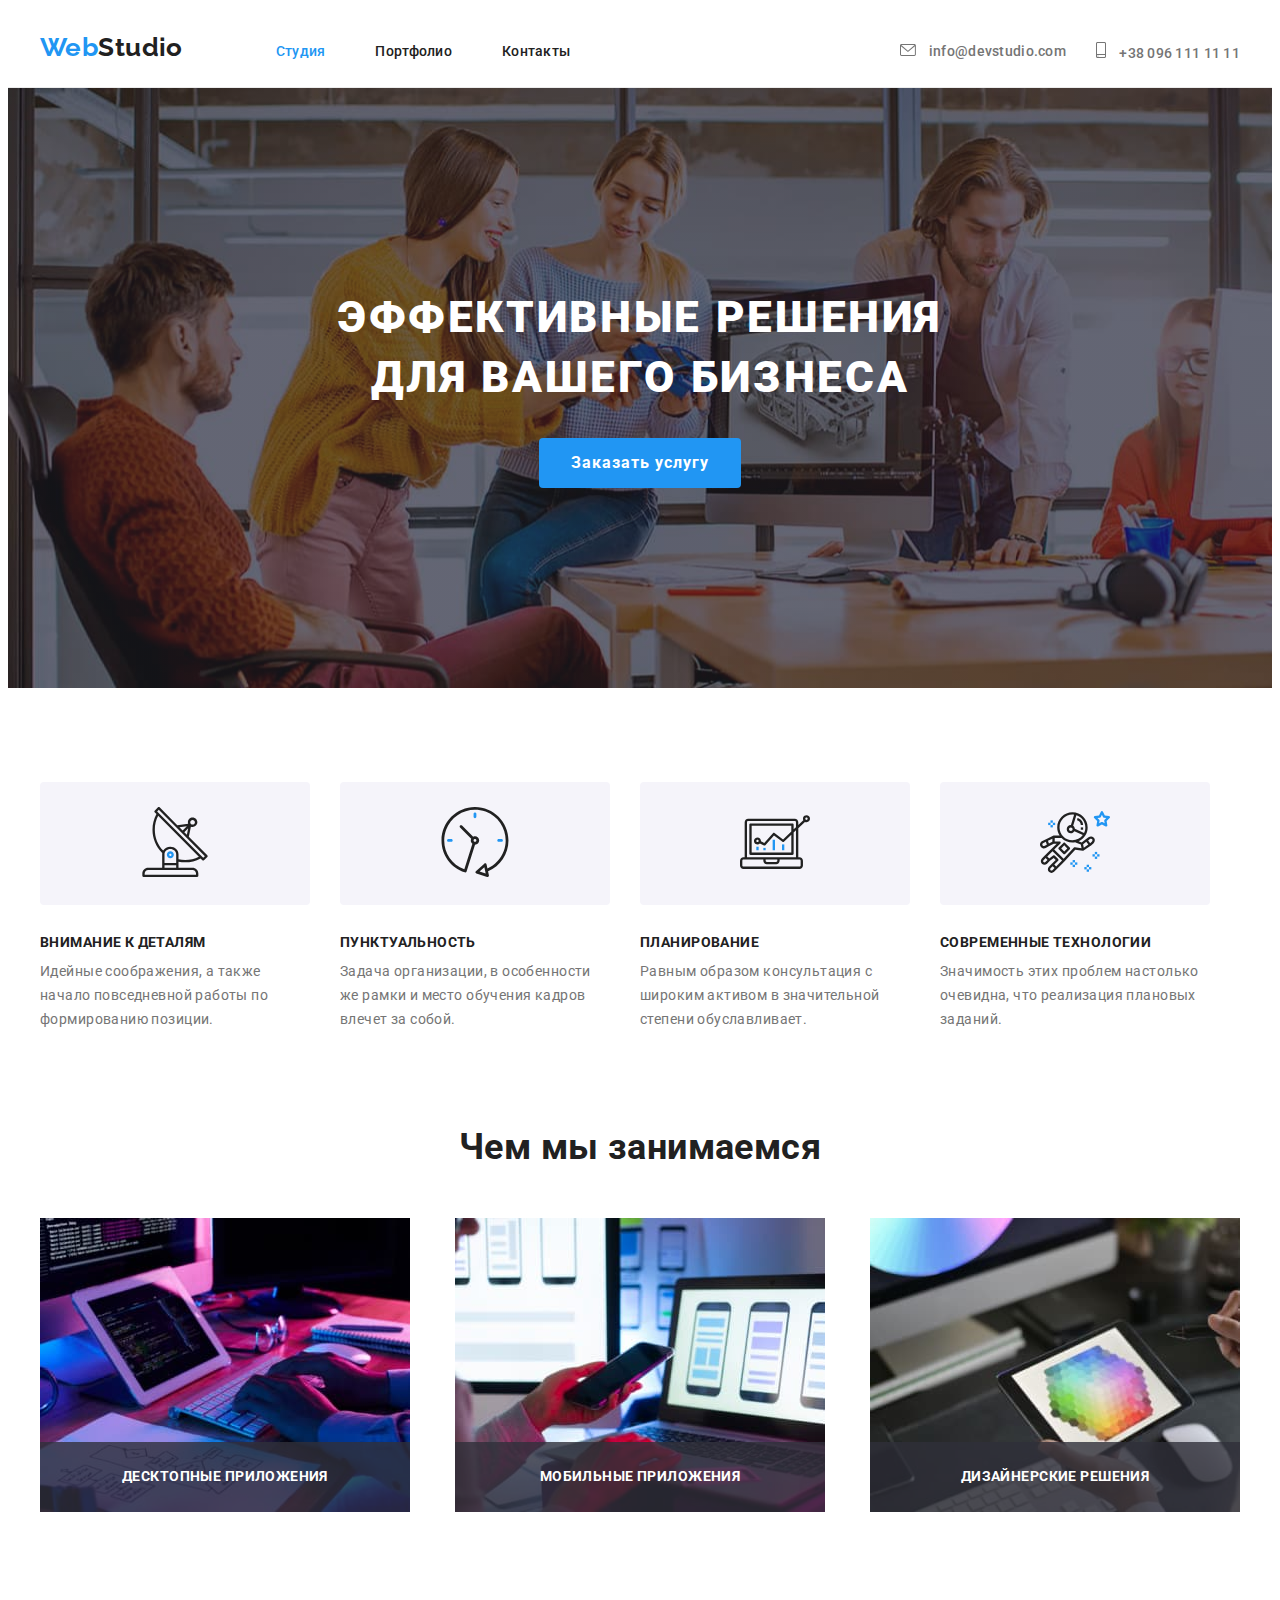
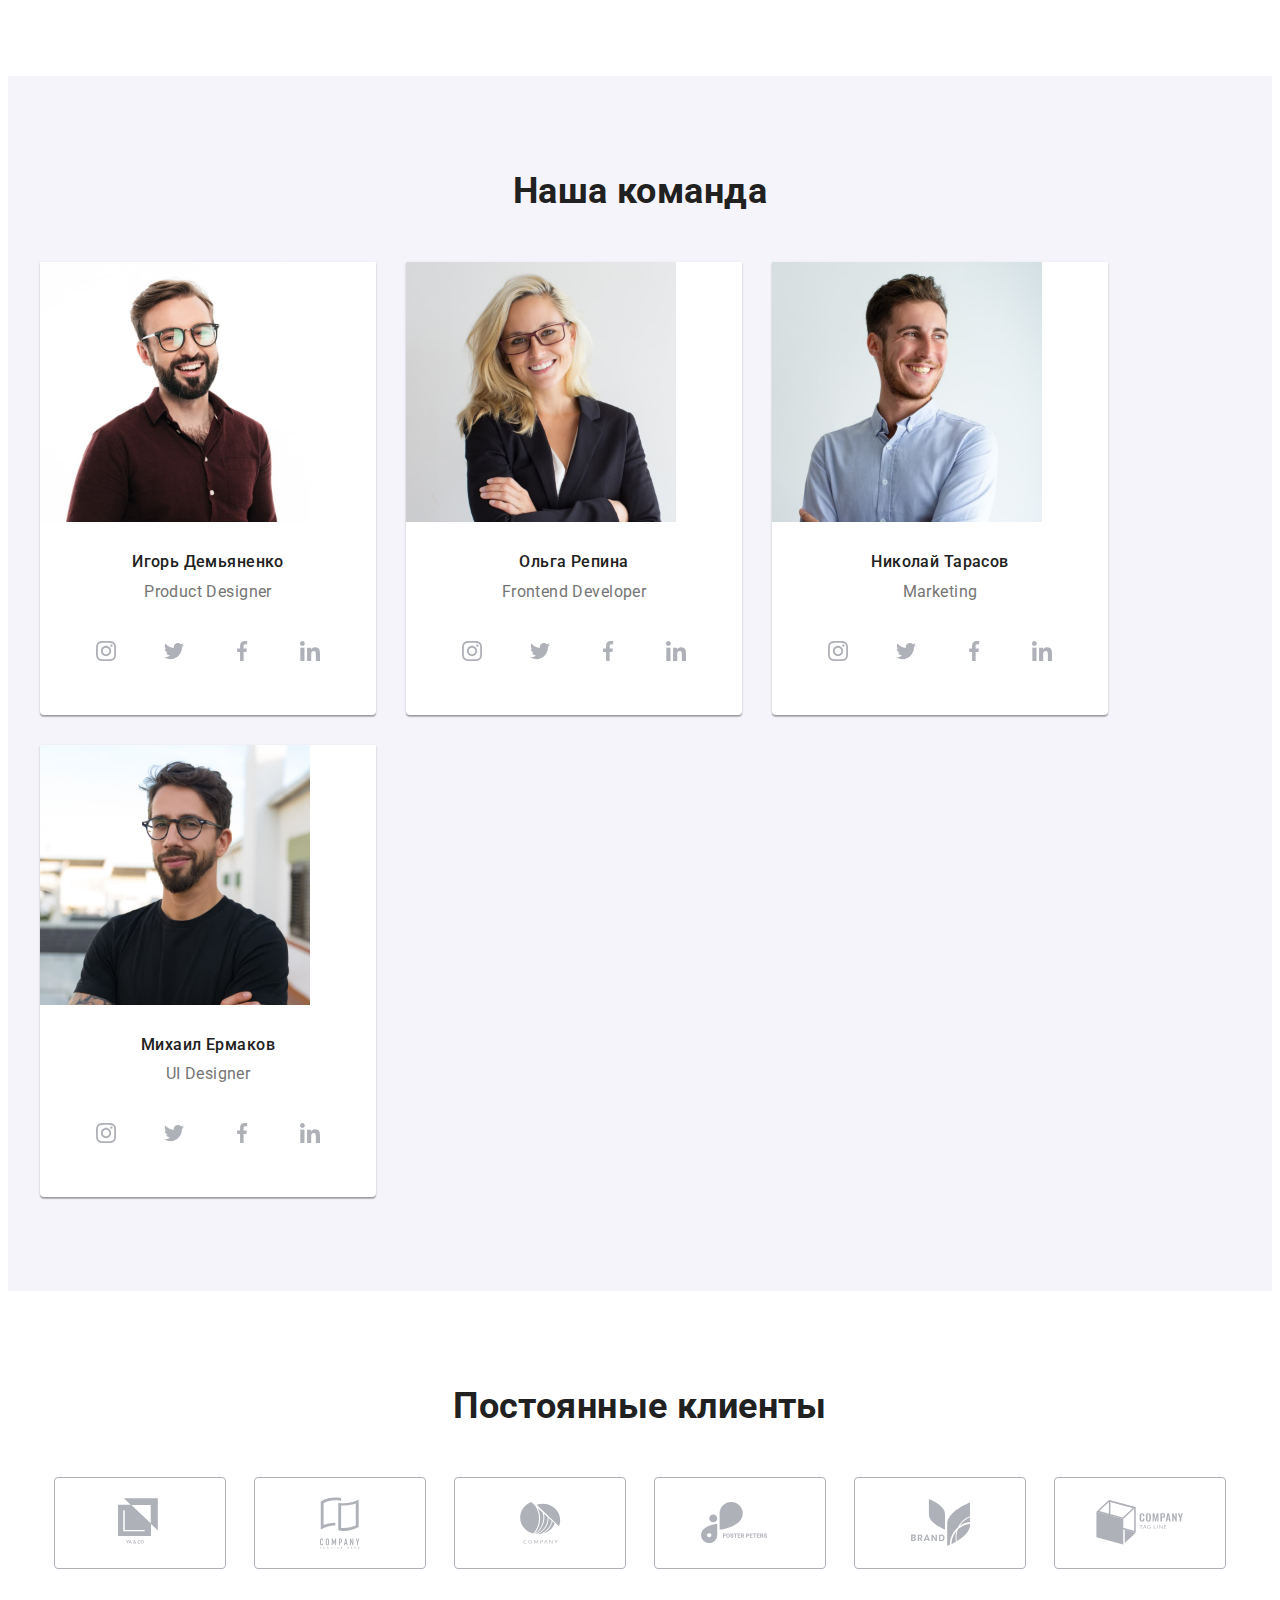
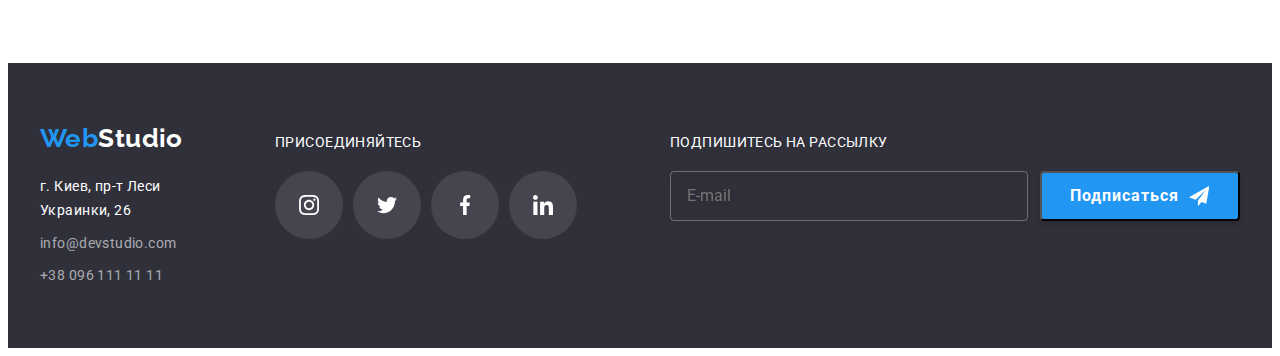
==== index.html @ afe2ac79 "Initial file creation" ====
<!DOCTYPE html>
<html lang="ru">
    <head>
        <meta charset="utf-8" />
        <title>Студия</title>
        <link rel="preconnect" href="https://fonts.gstatic.com">
        <link href="https://fonts.googleapis.com/css2?family=Raleway:wght@700&family=Roboto:wght@400;500;700;900&display=swap" rel="stylesheet">
        <link rel="stylesheet" href="https://cdnjs.cloudflare.com/ajax/libs/modern-normalize/1.0.0/modern-normalize.min.css" integrity="sha512-ISS7cAi1PEhQ8jnbJpJZMd29NlhNj4AWYyLOSp2CE/CsHxTCu+r+t0D2yoJudVrd0/8fTVPUVDzY5Tvli75u/g==" crossorigin="anonymous" />
        <link rel="stylesheet" href="./css/styles.css" />
    </head>
    <body>
        <header class="header">
            <div class="container header-container">
                <a class="link logo-top" href="./index.html">
                    <span lang="en" class="logo-web">Web</span><span lang="en" class="logo-studio">Studio</span>
                </a>
                <nav class="site-nav">
                    <ul class="nav-list list">
                        <li class="nav-link-list active"><a href="./index.html" class="nav-link">Студия</a></li>
                        <li class="nav-link-list"><a href="./portfolio.html" class="nav-link">Портфолио</a></li>
                        <li class="nav-link-list"><a href="https://webstudio/contacts.com" class="nav-link">Контакты</a></li>
                    </ul>
                </nav>
                <ul class="contacts-top list">
                    <li>
                        <a class="link mail" href="mailto:https:info@devstudio.com">
                            <svg class="mail-logo" width="16" height="12">
                                <use href="./images/sprite.svg#icon-email"></use>
                            </svg>
                            <span class="mail-address">info@devstudio.com</span>
                        </a>
                    </li>
                    <li>
                        <a class="link telephone" href="tel:+380961111111">
                            <svg class="phone-logo" width="10" height="16">
                                <use href="./images/sprite.svg#icon-telephone"></use>
                            </svg>
                            <span class="phone-number">+38 096 111 11 11</span>
                        </a>
                    </li>
                </ul>
            </div>
        </header>
        <main>
            <section class="section hero">
                <div class="container hero-container">
                    <h1>Эффективные решения<br />для вашего бизнеса</h1>
                    <button type="button" class="order-button" data-modal-open>Заказать услугу</button>
                </div>
            </section>
            <section class="section features zero-bottom-padding">
                <div class="container features-container">
                    <h2 class="section-header visually-hidden">Наши основные качества</h2>
                    <ul class="list features-list">
                        <li class="feature-points">
                            <div class="feautures-logo-wrapper">
                                <svg class="features-logo" width="70" height="70">
                                    <use href="./images/sprite.svg#icon-antenna"></use>
                                </svg>
                            </div>
                            <h3 class="main-features">Внимание к деталям</h3>
                            <p class="feature-description">Идейные соображения, а также начало повседневной работы по формированию позиции.</p>
                        </li>
                        <li class="feature-points">
                            <div class="feautures-logo-wrapper">
                                <svg class="features-logo" width="70" height="70">
                                    <use href="./images/sprite.svg#icon-clock"></use>
                                </svg>
                            </div>
                            <h3 class="main-features">Пунктуальность</h3>
                            <p class="feature-description">Задача организации, в особенности же рамки и место обучения кадров влечет за собой.</p>
                        </li>
                        <li class="feature-points">
                            <div class="feautures-logo-wrapper">
                                <svg class="features-logo" width="70" height="70">
                                    <use href="./images/sprite.svg#icon-diagram"></use>
                                </svg>
                            </div>
                            <h3 class="main-features">Планирование</h3>
                            <p class="feature-description">Равным образом консультация с широким активом в значительной степени обуславливает.</p>
                        </li>
                        <li class="feature-points">
                            <div class="feautures-logo-wrapper">
                                <svg class="features-logo" width="70" height="70">
                                    <use href="./images/sprite.svg#icon-astronaut"></use>
                                </svg>
                            </div>
                            <h3 class="main-features">Современные технологии</h3>
                            <p class="feature-description">Значимость этих проблем настолько очевидна, что реализация плановых заданий.</p>
                        </li>
                    </ul>
                </div>
            </section>
            <section class="section services">
                <div class="container services-container">
                    <h2 class="section-header">Чем мы занимаемся</h2>
                    <ul class="list services-list">
                        <li>
                            <img src="./images/img-1.jpg" alt="Печатает на клавиатуре" width="370" height="294" title="Занимаемся кодингом">
                            <div class="description-text-wrapper">
                                <p class="services-description">Десктопные приложения</p>
                            </div>
                        </li>
                        <li>
                            <img src="./images/img-2.jpg" alt="Держит в руке телефон" width="370" height="294" title="Оформляем веб-сайты">
                            <div class="description-text-wrapper">
                                <p class="services-description">Мобильные приложения</p>
                            </div>
                        </li>
                        <li>
                            <img src="./images/img-3.jpg" alt="Держит в руке планшет" width="370" height="294" title="Разрабатываем дизайн">
                            <div class="description-text-wrapper">
                                <p class="services-description">Дизайнерские решения</p>
                            </div>
                        </li>
                    </ul>
                </div>
            </section>
            <section class="section team">
                <div class="container">
                    <h2 class="section-header team-header">Наша команда</h2>
                    <ul class="team-members list">
                        <li class="member-card">
                            <img class="member-photo" src="./images/prod-des.jpg" alt="Игорь Демьяненко, Дизайнер продукта" width="270" height="260" title="Игорь Демьяненко">
                            <div class="team-text-wrapper">
                                <h3 class="team-name">Игорь Демьяненко</h3>
                                <p class="team-position" lang="en">Product Designer</p>
                            </div>
                            <ul class="member-social-links list">
                                <li class="social-links">
                                    <a href="#" class="social-links-sites link">
                                        <svg class="social-links-icons">
                                            <use href="./images/sprite.svg#icon-instagram"></use>
                                        </svg>
                                    </a>
                                </li>
                                <li class="social-links">
                                    <a href="#" class="social-links-sites link">
                                        <svg class="social-links-icons">
                                            <use href="./images/sprite.svg#icon-twitter"></use>
                                        </svg>
                                    </a>
                                </li>
                                <li class="social-links">
                                    <a href="#" class="social-links-sites link">
                                        <svg class="social-links-icons">
                                            <use href="./images/sprite.svg#icon-facebook"></use>
                                        </svg>
                                    </a>
                                </li>
                                <li class="social-links">
                                    <a href="#" class="social-links-sites link">
                                        <svg class="social-links-icons">
                                            <use href="./images/sprite.svg#icon-linkedin"></use>
                                        </svg>
                                    </a>
                                </li>
                            </ul>
                        </li>
                        <li class="member-card">
                            <img class="member-photo" src="./images/front-dev.jpg" alt="Ольга Репина, Фронтэнд разработчик" width="270" height="260" title="Ольга Репина">
                            <div class="team-text-wrapper">
                                <h3 class="team-name">Ольга Репина</h3>
                                <p class="team-position" lang="en">Frontend Developer</p>
                            </div>
                            <ul class="member-social-links list">
                                <li class="social-links">
                                    <a href="#" class="social-links-sites link">
                                        <svg class="social-links-icons">
                                            <use href="./images/sprite.svg#icon-instagram"></use>
                                        </svg>
                                    </a>
                                </li>
                                <li class="social-links">
                                    <a href="#" class="social-links-sites link">
                                        <svg class="social-links-icons">
                                            <use href="./images/sprite.svg#icon-twitter"></use>
                                        </svg>
                                    </a>
                                </li>
                                <li class="social-links">
                                    <a href="#" class="social-links-sites link">
                                        <svg class="social-links-icons">
                                            <use href="./images/sprite.svg#icon-facebook"></use>
                                        </svg>
                                    </a>
                                </li>
                                <li class="social-links">
                                    <a href="#" class="social-links-sites link">
                                        <svg class="social-links-icons">
                                            <use href="./images/sprite.svg#icon-linkedin"></use>
                                        </svg>
                                    </a>
                                </li>
                            </ul>
                        </li>
                        <li class="member-card">
                            <img class="member-photo" src="./images/market.jpg" alt="Николай Тарасов, Маркетинг" width="270" height="260" title="Николай Тарасов">
                            <div class="team-text-wrapper">
                                <h3 class="team-name">Николай Тарасов</h3>
                                <p class="team-position" lang="en">Marketing</p>
                            </div>
                            <ul class="member-social-links list">
                                <li class="social-links">
                                    <a href="#" class="social-links-sites link">
                                        <svg class="social-links-icons">
                                            <use href="./images/sprite.svg#icon-instagram"></use>
                                        </svg>
                                    </a>
                                </li>
                                <li class="social-links">
                                    <a href="#" class="social-links-sites link">
                                        <svg class="social-links-icons">
                                            <use href="./images/sprite.svg#icon-twitter"></use>
                                        </svg>
                                    </a>
                                </li>
                                <li class="social-links">
                                    <a href="#" class="social-links-sites link">
                                        <svg class="social-links-icons">
                                            <use href="./images/sprite.svg#icon-facebook"></use>
                                        </svg>
                                    </a>
                                </li>
                                <li class="social-links">
                                    <a href="#" class="social-links-sites link">
                                        <svg class="social-links-icons">
                                            <use href="./images/sprite.svg#icon-linkedin"></use>
                                        </svg>
                                    </a>
                                </li>
                            </ul>
                        </li>
                        <li class="member-card">
                            <img class="member-photo" src="./images/ui-des.jpg" alt="Михаил Ермаков, Разработчик интерфейса" width="270" height="260" title="Михаил Ермаков">
                            <div class="team-text-wrapper">
                                <h3 class="team-name">Михаил Ермаков</h3>
                                <p class="team-position" lang="en">UI Designer</p>
                            </div>
                            <ul class="member-social-links list">
                                <li class="social-links">
                                    <a href="#" class="social-links-sites link">
                                        <svg class="social-links-icons">
                                            <use href="./images/sprite.svg#icon-instagram"></use>
                                        </svg>
                                    </a>
                                </li>
                                <li class="social-links">
                                    <a href="#" class="social-links-sites link">
                                        <svg class="social-links-icons">
                                            <use href="./images/sprite.svg#icon-twitter"></use>
                                        </svg>
                                    </a>
                                </li>
                                <li class="social-links">
                                    <a href="#" class="social-links-sites link">
                                        <svg class="social-links-icons">
                                            <use href="./images/sprite.svg#icon-facebook"></use>
                                        </svg>
                                    </a>
                                </li>
                                <li class="social-links">
                                    <a href="#" class="social-links-sites link">
                                        <svg class="social-links-icons">
                                            <use href="./images/sprite.svg#icon-linkedin"></use>
                                        </svg>
                                    </a>
                                </li>
                            </ul>
                        </li>
                    </ul>
                </div>
            </section>
            <section class="section clients">
                <h2 class="section-header">Постоянные клиенты</h2>
                <div class="container services-container">
                    <ul class="clients-list list">
                        <li class="clients-logo-list">
                            <a href="#" class="link clients-logo-link">
                                <div class="clients-logo-wrapper">
                                    <svg class="clients-logo" width="44" height="49">
                                        <use href="./images/sprite.svg#icon-logo-1"></use>
                                    </svg>
                                </div>
                            </a>
                        </li>
                        <li class="clients-logo-list">
                            <a href="#" class="link clients-logo-link">
                                <div class="clients-logo-wrapper">
                                    <svg class="clients-logo" width="40" height="52">
                                        <use href="./images/sprite.svg#icon-logo-2"></use>
                                    </svg>
                                </div>
                            </a>
                        </li>
                        <li class="clients-logo-list">
                            <a href="#" class="link clients-logo-link">
                                <div class="clients-logo-wrapper">
                                    <svg class="clients-logo" width="41" height="42">
                                        <use href="./images/sprite.svg#icon-logo-3"></use>
                                    </svg>
                                </div>
                            </a>
                        </li>
                        <li class="clients-logo-list">
                            <a href="#" class="link clients-logo-link">
                                <div class="clients-logo-wrapper">
                                    <svg class="clients-logo" width="79" height="42">
                                        <use href="./images/sprite.svg#icon-logo-4"></use>
                                    </svg>
                                </div>
                            </a>
                        </li>
                        <li class="clients-logo-list">
                            <a href="#" class="link clients-logo-link">
                                <div class="clients-logo-wrapper">
                                    <svg class="clients-logo" width="59" height="47">
                                        <use href="./images/sprite.svg#icon-logo-5"></use>
                                    </svg>
                                </div>
                            </a>
                        </li>
                        <li class="clients-logo-list">
                            <a href="#" class="link clients-logo-link">
                                <div class="clients-logo-wrapper">
                                    <svg class="clients-logo" width="88" height="45">
                                        <use href="./images/sprite.svg#icon-logo-6"></use>
                                    </svg>
                                </div>
                            </a>
                        </li>
                    </ul> 
                </div>
            </section>
        </main>
        <footer class="contacts-footer">
            <div class="container footer-container">
                <div class="footer-addresses">
                    <a class="link logo-bottom" href="./index.html">
                        <span lang="en" class="logo-web">Web</span><span lang="en" class="logo-studio">Studio</span>
                    </a>
                    <address class="address">
                        <ul class="contacts-bottom list">
                            <li class="contacts-type">
                                <p>г. Киев, пр-т Леси Украинки, 26</p>
                            </li>
                            <li class="contacts-type">
                                <a class="link" href="mailto:https:info@devstudio.com">info@devstudio.com</a>
                            </li>
                            <li class="contacts-type">
                                <a class="link" href="tel:+380961111111">+38 096 111 11 11</a>
                            </li>
                        </ul>
                    </address>
                </div>
                <div class="company-social-links-wrapper">
                    <p class="call-to-join">Присоединяйтесь</p>
                    <ul class="company-social-links-list list">
                        <li class="company-social-links">
                            <a href="#" class="company-social-links-sites link">
                                <svg class="company-social-links-icons">
                                    <use href="./images/sprite.svg#icon-instagram"></use>
                                </svg>
                            </a>
                        </li>
                        <li class="company-social-links">
                            <a href="#" class="company-social-links-sites link">
                                <svg class="company-social-links-icons">
                                    <use href="./images/sprite.svg#icon-twitter"></use>
                                </svg>
                            </a>
                        </li>
                        <li class="company-social-links">
                            <a href="#" class="company-social-links-sites link">
                                <svg class="company-social-links-icons">
                                    <use href="./images/sprite.svg#icon-facebook"></use>
                                </svg>
                            </a>
                        </li>
                        <li class="company-social-links">
                            <a href="#" class="company-social-links-sites link">
                                <svg class="company-social-links-icons">
                                    <use href="./images/sprite.svg#icon-linkedin"></use>
                                </svg>
                            </a>
                        </li>
                    </ul>
                </div>
                <div class="mailing-subscription">
                    <p class="mailing-subscription-call">Подпишитесь на рассылку</p>
                    <form action="#" class="mailing-subscription-form" method="GET">
                        <input lang="en" type="email" name="user-email" class="user-mailing-email" placeholder="E-mail">
                        <button type="submit" class="mailing-subscription-button">
                            Подписаться
                            <svg class="subscription-button-icon" width="24" height="24">
                                <use href="./images/sprite.svg#mailing-send"></use>
                            </svg>
                        </button>
                    </form>
                </div>
            </div>
        </footer>
        <div class="backdrop is-hidden" data-modal>
            <div class="modal">
                <button type="button" class="close-button" data-modal-close>
                    <svg class="close-button-logo" width="18" height="18">
                        <use href="./images/sprite.svg#icon-close-black"></use>
                    </svg>
                </button>
                <h2 class="modal-header">Оставьте свои данные, мы вам перезвоним</h2>
                <form action="#" class="callback-form">
                    <label class="callback-form-field" for="user-name">Имя</label>
                    <div class="callback-form-input-wrapper">
                        <input class="callback-form-input" type="text" id="user-name" name="user-name" required>
                        <svg class="callback-form-input-logo" width="18" height="18">
                            <use href="./images/sprite.svg#modal-person"></use>
                        </svg>
                    </div>
                    <label class="callback-form-field" for="user-tel">Телефон</label>
                    <div class="callback-form-input-wrapper">
                        <input class="callback-form-input" type="tel" id="user-tel" name="user-tel" required>
                        <svg class="callback-form-input-logo" width="18" height="18">
                            <use href="./images/sprite.svg#modal-tel"></use>
                        </svg>
                    </div>
                    <label class="callback-form-field" for="user-email">Почта</label>
                    <div class="callback-form-input-wrapper">
                        <input class="callback-form-input" type="email" id="user-email" name="user-email">
                        <svg class="callback-form-input-logo" width="18" height="18">
                            <use href="./images/sprite.svg#modal-email"></use>
                        </svg>
                    </div>
                    <label class="callback-form-field" for="user-comment">Комментарий</label>
                    <textarea name="user-comment" id="user-comment" class="callback-form-comments" placeholder="Введите текст"></textarea>
                    <input type="checkbox" id="user-terms-agree" name="terms-confirmed" class="check-terms-agreement visually-hidden">
                    <label class="user-terms-descr" for="user-terms-agree">Соглашаюсь с рассылкой и принимаю&nbsp;<a href="#" class="terms-link"> Условия договора</a></label>
                    <button type="submit" class="callback-form-button">Отправить</button>
                </form>
            </div>
        </div>
        <script src="./js/modal.js"></script>
    </body>
</html>
---- css/styles.css ----
:root {
  --bg-color-light: #ffffff;
  --bg-color-dark: #2f303a;
  --bg-color-hero: #c4c4c4;
  --bg-color-accent: #f5f4fa;
  --text-color-main: #212121;
  --text-color-secondary: #757575;
  --text-color-accent: #2196f3;
  --text-color-additional: #ffffff;
  --text-color-special: rgba(255, 255, 255, 0.6);
  --button-color-hover: #188ce8;
}
h1,
h2,
h3,
h4,
h5,
h6,
p {
  margin: 0;
}

ul {
  margin: 0;
  padding: 0;
}

.link {
  text-decoration: none;
  color: var(--text-color-main);
}
.list {
  list-style: none;
}

img {
  display: block;
}
.address {
  font-style: normal;
}

body {
  background-color: var(--bg-color-light);
  color: var(--text-color-main);
  font-family: Roboto, sans-serif;
  letter-spacing: 0.03em;
  font-size: 14px;
}
a {
  text-decoration: none;
  color: #212121;
}

.visually-hidden {
  position: absolute !important;
  clip: rect(1px 1px 1px 1px); /* IE6, IE7 */
  clip: rect(1px, 1px, 1px, 1px);
  padding: 0 !important;
  border: 0 !important;
  height: 1px !important;
  width: 1px !important;
  overflow: hidden;
}

/* ======= общие элементы для MAIN и PORTFOLIO */
.order-button,
.filter-button {
  cursor: pointer;
  font-family: inherit;
}

/* ======= разметка стилей HEADER */
.logo-web,
.logo-studio {
  font-family: Raleway, sans-serif;
  font-weight: 700;
  font-size: 26px;
  line-height: 1.19;
}
.nav-link-list {
  line-height: 1.14;
  letter-spacing: 0.02em;
  font-weight: 500;
  position: relative;
}
.contacts-top a {
  color: var(--text-color-secondary);
  font-weight: 500;
  line-height: 1.14;
  letter-spacing: 0.02em;
  transition: 250ms cubic-bezier(0.4, 0, 0.2, 1);
}
.nav-link {
  transition: 250ms cubic-bezier(0.4, 0, 0.2, 1);
}
.logo-web,
.contacts-top a:hover,
.contacts-top a:focus,
.active a,
.nav-link:hover,
.nav-link:focus {
  color: var(--text-color-accent);
}
.nav-link::after {
  content: '';
  display: block;
  width: 0px;
  height: 4px;
  background-color: var(--text-color-accent);
  border-radius: 2px;
  position: absolute;
  bottom: -28px;
  transition: 250ms cubic-bezier(0.4, 0, 0.2, 1);
}
.nav-link:hover::after,
.nav-link:focus::after {
  width: 100%;
}

/* =======размещение элементов */
.header {
  padding-top: 24px;
  padding-bottom: 24px;
  border-bottom: 1px solid #ececec;
}
.container {
  width: 1200px;
  padding: 0px 12px;
  margin: 0 auto;
}
.header-container {
  display: flex;
  justify-content: center;
  align-items: baseline;
}
.site-nav .list {
  display: flex;
  align-items: center;
}
.contacts-top {
  display: flex;
  align-items: center;
}
.logo-top {
  margin-right: 93px;
}
.nav-link-list:not(:last-child) {
  margin-right: 50px;
}
.contacts-top {
  margin-left: auto;
}
.link.mail {
  margin-right: 30px;
}

/* ======= графика */
.mail:hover .mail-logo,
.mail:focus .mail-logo,
.telephone:hover .phone-logo,
.telephone:focus .phone-logo {
  --color3: var(--button-color-hover);
}
.mail-address,
.phone-number {
  margin-left: 10px;
}

/* =============== ОСНОВНАЯ СТРАНИЦА */
/* ======= разметка стилей */
/* ======= HERO */
.hero {
  /* background-color: var(--bg-color-dark); */
  color: var(--text-color-additional);
}
.hero h1 {
  font-weight: 900;
  font-size: 44px;
  line-height: 1.36;
  letter-spacing: 0.06em;
  text-align: center;
  text-transform: uppercase;
}
.order-button {
  background-color: var(--text-color-accent);
  color: var(--text-color-additional);
  font-weight: bold;
  font-size: 16px;
  line-height: 1.87;
  letter-spacing: 0.06em;
  text-align: center;
}
.order-button:hover,
.order-button:focus {
  background-color: var(--button-color-hover);
}

/* ======= FEATURES */
.main-features {
  font-size: 14px;
  line-height: 1.14;
  text-transform: uppercase;
}
.feature-description {
  line-height: 1.71;
}
/* ======= SERVICES */
.description-text-wrapper {
  display: flex;
  justify-content: center;
  align-items: center;
  height: 70px;
  width: 370px;
  position: relative;
  bottom: 70px;
  background: rgba(47, 48, 58, 0.8);
}
.services-description {
  font-size: 14px;
  font-weight: 700;
  line-height: 1.14;
  text-transform: uppercase;
  text-align: center;
  color: var(--text-color-additional);
}
/* ======= TEAM */
.team {
  background-color: var(--bg-color-accent);
}
.member-card {
  background-color: var(--bg-color-light);
}
.team-name {
  font-weight: 500;
}
.team-name,
.team-position {
  font-size: 16px;
  line-height: 1.19;
  text-align: center;
}
/* ======= COMMON */
.section-header {
  font-size: 36px;
  line-height: 1.17;
  text-align: center;
  margin-bottom: 50px;
}
.feature-description,
.team-position {
  color: var(--text-color-secondary);
}

/* ======= позиционирование элементов на сайте */
/* ======= размещение элементов MAIN */
/* ===== размещениие HERO */
.section {
  padding: 94px 0px;
}
.hero-container {
  padding: 106px 0px;
  display: flex;
  flex-direction: column;
  align-items: center;
}
.hero-container h1 {
  margin-bottom: 30px;
}
.order-button {
  padding: 10px 32px;
  border-radius: 4px;
  border-style: none;
}

/* ===== размещениие FEATURES */
.zero-bottom-padding {
  padding-bottom: 0px;
}
.features-list {
  display: flex;
  justify-content: row;
}
.feature-points {
  width: 270px;
}
.feature-points:not(:last-child) {
  margin-right: 30px;
}
.main-features {
  margin-bottom: 10px;
}

/* ===== размещениие SERVICES */
.services-list {
  display: flex;
  flex-direction: row;
  justify-content: space-between;
}
/* ===== размещениие TEAM */
.team-members {
  display: flex;
  flex-wrap: wrap;
  margin-left: -30px;
  margin-top: -30px;
}
.member-card {
  width: 270;
  margin-left: 30px;
  margin-top: 30px;
  box-shadow: 0px 1px 3px rgba(0, 0, 0, 0.12), 0px 1px 1px rgba(0, 0, 0, 0.14),
    0px 2px 1px rgba(0, 0, 0, 0.2);
  border-radius: 0px 0px 4px 4px;
}
.team-text-wrapper {
  margin-top: 30px;
  margin-bottom: 16px;
}
.team-name {
  margin-bottom: 10px;
}

/* ======= графика (лого,бэк) */
/* ===== HERO */
.hero {
  background-color: var(--bg-color-hero);
  background-image: linear-gradient(
      rgba(47, 48, 58, 0.4),
      rgba(47, 48, 58, 0.4)
    ),
    url('../images/bg-image.jpg');
  background-repeat: no-repeat;
  background-size: cover;
}
/* ===== FEATURES */
.feautures-logo-wrapper {
  width: 270;
  height: 120;
  padding: 25px 100px;
  background: var(--bg-color-accent);
  border-style: none;
  border-radius: 4px;
  margin-bottom: 30px;
}
/* ======= TEAM */
.social-links-sites {
  display: flex;
  justify-content: center;
  align-items: center;
  width: 44px;
  height: 44px;
  padding: 12px 12px;
  background: transparent;
  border-style: none;
  border-radius: 50%;
  margin-bottom: 30px;
  transition: 250ms cubic-bezier(0.4, 0, 0.2, 1);
}
.member-social-links {
  margin-left: 32px;
  margin-right: 32px;
  display: flex;
  flex-direction: row;
  justify-content: space-around;
  align-items: center;
}
.social-links-icons {
  height: 20px;
  width: 20px;
  transition: 250ms cubic-bezier(0.4, 0, 0.2, 1);
}
.social-links-sites:hover,
.social-links-sites:focus {
  background-color: var(--text-color-accent);
}
.social-links-sites:hover .social-links-icons,
.social-links-sites:focus .social-links-icons {
  --color4: var(--text-color-additional);
}
/* ====== CLIENTS */
.clients-logo-wrapper {
  display: flex;
  justify-content: center;
  align-items: center;
  width: 170px;
  height: 90px;
  border: 1px solid #afb1b8;
  border-radius: 4px;
  transition: 250ms cubic-bezier(0.4, 0, 0.2, 1);
}
.clients-logo {
  fill: #afb1b8;
  transition: 250ms cubic-bezier(0.4, 0, 0.2, 1);
}
.clients-logo-link:hover,
.clients-logo-link:focus {
  color: var(--text-color-accent);
}
.clients-logo-link:hover .clients-logo,
.clients-logo-link:focus .clients-logo {
  fill: var(--text-color-accent);
}
.clients-logo-link:hover .clients-logo-wrapper,
.clients-logo-link:focus .clients-logo-wrapper {
  border-color: var(--text-color-accent);
}
.clients-list {
  display: flex;
  flex-direction: row;
  justify-content: space-around;
  align-items: center;
}

/* ======= МОДАЛЬНОЕ ОКНО */
.backdrop {
  position: fixed;
  top: 0;
  left: 0;
  width: 100vw;
  height: 100vh;
  background-color: rgba(0, 0, 0, 0.2);
  transition: all 500ms linear;
}
.modal {
  width: 528px;
  height: 581px;
  padding: 40px;
  background-color: var(--bg-color-light);
  box-shadow: 0px 1px 3px rgba(0, 0, 0, 0.12), 0px 1px 1px rgba(0, 0, 0, 0.14),
    0px 2px 1px rgba(0, 0, 0, 0.2);
  border-radius: 4px;
  position: absolute;
  top: 50%;
  left: 50%;
  transform: translate(-50%, -50%);
}
.close-button {
  display: flex;
  justify-content: center;
  align-items: center;
  position: absolute;
  top: 8px;
  right: 8px;
  width: 30px;
  height: 30px;
  background-color: var(--bg-color-light);
  border: 1px solid rgba(0, 0, 0, 0.1);
  box-sizing: border-box;
  border-radius: 50%;
  cursor: pointer;
  transition: 250ms cubic-bezier(0.4, 0, 0.2, 1);
}
.close-button-logo {
  fill: #000000;
}
.close-button:hover .close-button-logo,
.close-button:focus .close-button-logo {
  fill: var(--text-color-accent);
}
.is-hidden {
  opacity: 0;
  visibility: hidden;
  pointer-events: none;
}
.modal-header {
  font-family: inherit;
  font-size: 20px;
  line-height: 1.15;
  text-align: center;
  margin-bottom: 12px;
}
.callback-form {
  display: flex;
  flex-direction: column;
}
.callback-form-field {
  font-family: inherit;
  font-size: 12px;
  line-height: 1.17;
  letter-spacing: 0.01em;
  color: var(--text-color-secondary);
  margin-bottom: 4px;
}
.callback-form-input-wrapper {
  position: relative;
  margin-bottom: 10px;
  cursor: pointer;
}
.callback-form-input {
  width: 100%;
  height: 40px;
  padding: 11px 0px 11px 42px;
  border: 1px solid rgba(33, 33, 33, 0.2);
  border-radius: 4px;
  cursor: pointer;
  transition: 250ms cubic-bezier(0.4, 0, 0.2, 1);
}
.callback-form-input:focus {
  border-color: var(--text-color-accent);
  outline: none;
}
.callback-form-input:focus + .callback-form-input-logo {
  fill: var(--text-color-accent);
}

.callback-form-input-logo {
  position: absolute;
  top: 50%;
  left: 12px;
  transform: translateY(-50%);
  display: block;
  transition: 250ms cubic-bezier(0.4, 0, 0.2, 1);
}
.callback-form-comments {
  height: 120px;
  width: 100%;
  resize: none;
  padding: 12px 16px;
  margin-bottom: 20px;
  font-family: inherit;
  font-size: 12px;
  line-height: 1.16;
  letter-spacing: 0.01em;
  /* color: rgba(117, 117, 117, 0.5); */
  border: 1px solid rgba(33, 33, 33, 0.2);
  border-radius: 4px;
  transition: border-color 250ms cubic-bezier(0.4, 0, 0.2, 1);
}
.callback-form-comments:focus {
  outline: none;
  border-color: var(--text-color-accent);
}
.user-terms-descr {
  display: flex;
  justify-content: center;
  align-items: center;
  margin-left: 7px;
  font-size: 14px;
  line-height: 1.71;
  color: var(--text-color-secondary);
  margin-bottom: 30px;
}
.user-terms-descr::before {
  content: '';
  display: block;
  width: 16px;
  height: 15px;
  border: 1px solid var(--text-color-secondary);
  border-radius: 4px;
  margin-right: 7px;
}
.check-terms-agreement:checked + .user-terms-descr::before {
  background-image: url(../images/icon-check.svg);
  border: none;
}
.terms-link {
  text-decoration: underline;
  font-family: inherit;
  color: var(--text-color-accent);
}
.callback-form-button {
  display: block;
  width: 200px;
  height: 50px;
  padding-top: 10px;
  padding-bottom: 10px;
  margin: 0 auto;
  background: var(--text-color-accent);
  box-shadow: 0px 4px 4px rgba(0, 0, 0, 0.15);
  border-color: transparent;
  border-radius: 4px;
  color: var(--text-color-additional);
  font-weight: bold;
  font-size: 16px;
  line-height: 1.87;
  letter-spacing: 0.06em;
  cursor: pointer;
  outline: none;
  transition: 250ms cubic-bezier(0.4, 0, 0.2, 1);
}
.callback-form-button:hover,
.callback-form-button:focus {
  background-color: var(--button-color-hover);
}
/* ======= разметка PORTFOLIO */
/* ====== стили */
/* ==== фильтр */
.filter-button {
  background-color: var(--bg-color-accent);
  color: var(--text-color-main);
  font-weight: 500;
  font-size: 16px;
  line-height: 1.62;
  text-align: center;
  transition: 250ms cubic-bezier(0.4, 0, 0.2, 1);
}
.filter-button:hover,
.filter-button:focus {
  background: var(--text-color-accent);
  color: var(--text-color-additional);
  box-shadow: 0px 3px 1px rgba(0, 0, 0, 0.1), 0px 1px 2px rgba(0, 0, 0, 0.08),
    0px 2px 2px rgba(0, 0, 0, 0.12);
}
/* ==== сетка */
.work-name {
  font-size: 18px;
  line-height: 2;
  letter-spacing: 0.06em;
}
.work-type {
  color: var(--text-color-secondary);
  font-weight: 400;
  font-size: 16px;
  line-height: 1.87;
}
.work-example-description {
  font-weight: normal;
  font-size: 18px;
  line-height: 1.56;
  color: var(--text-color-additional);
}
.work-example-description-wrapper {
  display: flex;
  align-items: center;
  position: absolute;
  top: 300px;
  left: 0;
  transform: translate(0, 100%);
  transition: 250ms cubic-bezier(0.4, 0, 0.2, 1);
  height: 294px;
  width: auto;
  padding-left: 24px;
  padding-right: 24px;
  background-color: rgba(33, 150, 243, 0.9);
}
.work-example-image-wrapper {
  position: relative;
  overflow: hidden;
}
.work-example-image-wrapper:hover .work-example-description-wrapper {
  transform: translate(0, 0);
  top: 0;
}

/* ======= размещение элементов */
/* ======= фильтр */
.filter-button {
  padding: 6px 22px;
  background: #f5f4fa;
  border-radius: 4px;
  border-style: none;
}
.filter {
  display: flex;
  justify-content: center;
  margin-bottom: 50px;
}
.filter-element:not(:last-child) {
  margin-right: 8px;
}

/* ==== сетка */
.portfolio-list {
  display: flex;
  flex-wrap: wrap;
  margin-top: -30px;
  margin-left: -30px;
}
.work-example {
  position: relative;
  width: calc(100% / 3 - 30px);
  margin-left: 30px;
  margin-top: 30px;
  border: 1px solid #eeeeee;
  box-sizing: border-box;
  transition: 250ms cubic-bezier(0.4, 0, 0.2, 1);
}
.work-example:hover {
  box-shadow: 0px 1px 1px rgba(0, 0, 0, 0.12), 0px 4px 4px rgba(0, 0, 0, 0.06),
    1px 4px 6px rgba(0, 0, 0, 0.16);
  cursor: pointer;
}
.work-description-wrapper {
  display: flex;
  flex-flow: column;
  margin: 20px 24px;
}
.work-name {
  margin-bottom: 4px;
}

/* ======= FOOTER */
/* ======= разметка стилей */
.contacts-footer {
  background-color: var(--bg-color-dark);
  font-weight: 400;
  line-height: 1.71;
}

.contacts-footer .logo-studio,
.address {
  font-style: normal;
  color: var(--text-color-additional);
}
.address .link {
  color: var(--text-color-special);
}

/* ======= размещение элементов */

.contacts-footer {
  padding: 60px 0px;
}
.address {
  margin-top: 20px;
}
.contacts-bottom {
  display: flex;
  flex-direction: column;
}
.contacts-type:not(:last-child) {
  margin-bottom: 9px;
}
.footer-container {
  display: flex;
  flex-direction: row;
  justify-content: space-between;
  align-items: baseline;
}
.footer-addresses {
  margin-right: 70px;
}
/* ===== графика */
.company-social-links-wrapper {
  margin-right: 93px;
}
.call-to-join {
  color: var(--text-color-additional);
  text-transform: uppercase;
  font-size: 14px;
  line-height: 1.14;
  margin-bottom: 20px;
}

.company-social-links-sites {
  display: flex;
  justify-content: center;
  align-items: center;
  width: 44px;
  height: 44px;
  padding: 12px 12px;
  background: rgba(255, 255, 255, 0.1);
  border-style: none;
  border-radius: 50%;
  margin-bottom: 30px;
  transition: 250ms cubic-bezier(0.4, 0, 0.2, 1);
}
.company-social-links-list {
  display: flex;
  flex-direction: row;
  justify-content: start;
  align-items: center;
}
.company-social-links-icons {
  height: 20px;
  width: 20px;
  --color4: var(--text-color-additional);
}
.company-social-links-sites:hover,
.company-social-links-sites:focus {
  background-color: var(--text-color-accent);
}
.company-social-links:not(:last-child) {
  margin-right: 10px;
}
/* ======= подписка на рассылку */
.mailing-subscription {
  display: flex;
  flex-direction: column;
  align-items: flex-start;
  width: 570px;
}
.mailing-subscription-call {
  color: var(--text-color-additional);
  text-transform: uppercase;
  font-size: 14px;
  line-height: 1.14;
  margin-bottom: 20px;
}
.mailing-subscription-form {
  display: flex;
  justify-content: space-between;
  width: 100%;
}
.user-mailing-email {
  font-family: inherit;
  font-size: 16px;
  line-height: 1.25;
  color: rgba(255, 255, 255, 0.6);
  background-color: transparent;
  border: 1px solid rgba(255, 255, 255, 0.3);
  box-sizing: border-box;
  filter: drop-shadow(0px 4px 4px rgba(0, 0, 0, 0.15));
  border-radius: 4px;
  height: 50px;
  padding: 15px 16px;
  margin-right: 12px;
  width: 358px;
}
.mailing-subscription-button {
  width: 200px;
  height: 50px;
  padding: 10px 29px 10px 28px;
  background-color: var(--text-color-accent);
  box-shadow: 0px 4px 4px rgba(0, 0, 0, 0.15);
  border-radius: 4px;
  font-family: inherit;
  font-weight: 700;
  font-size: 16px;
  line-height: 1.87;
  color: var(--text-color-additional);
  letter-spacing: 0.06em;
  display: flex;
  justify-content: center;
  align-items: center;
  cursor: pointer;
  transition: 250ms cubic-bezier(0.4, 0, 0.2, 1);
}
.subscription-button-icon {
  margin-left: 10px;
}
.mailing-subscription-button:hover {
  background-color: var(--button-color-hover);
}
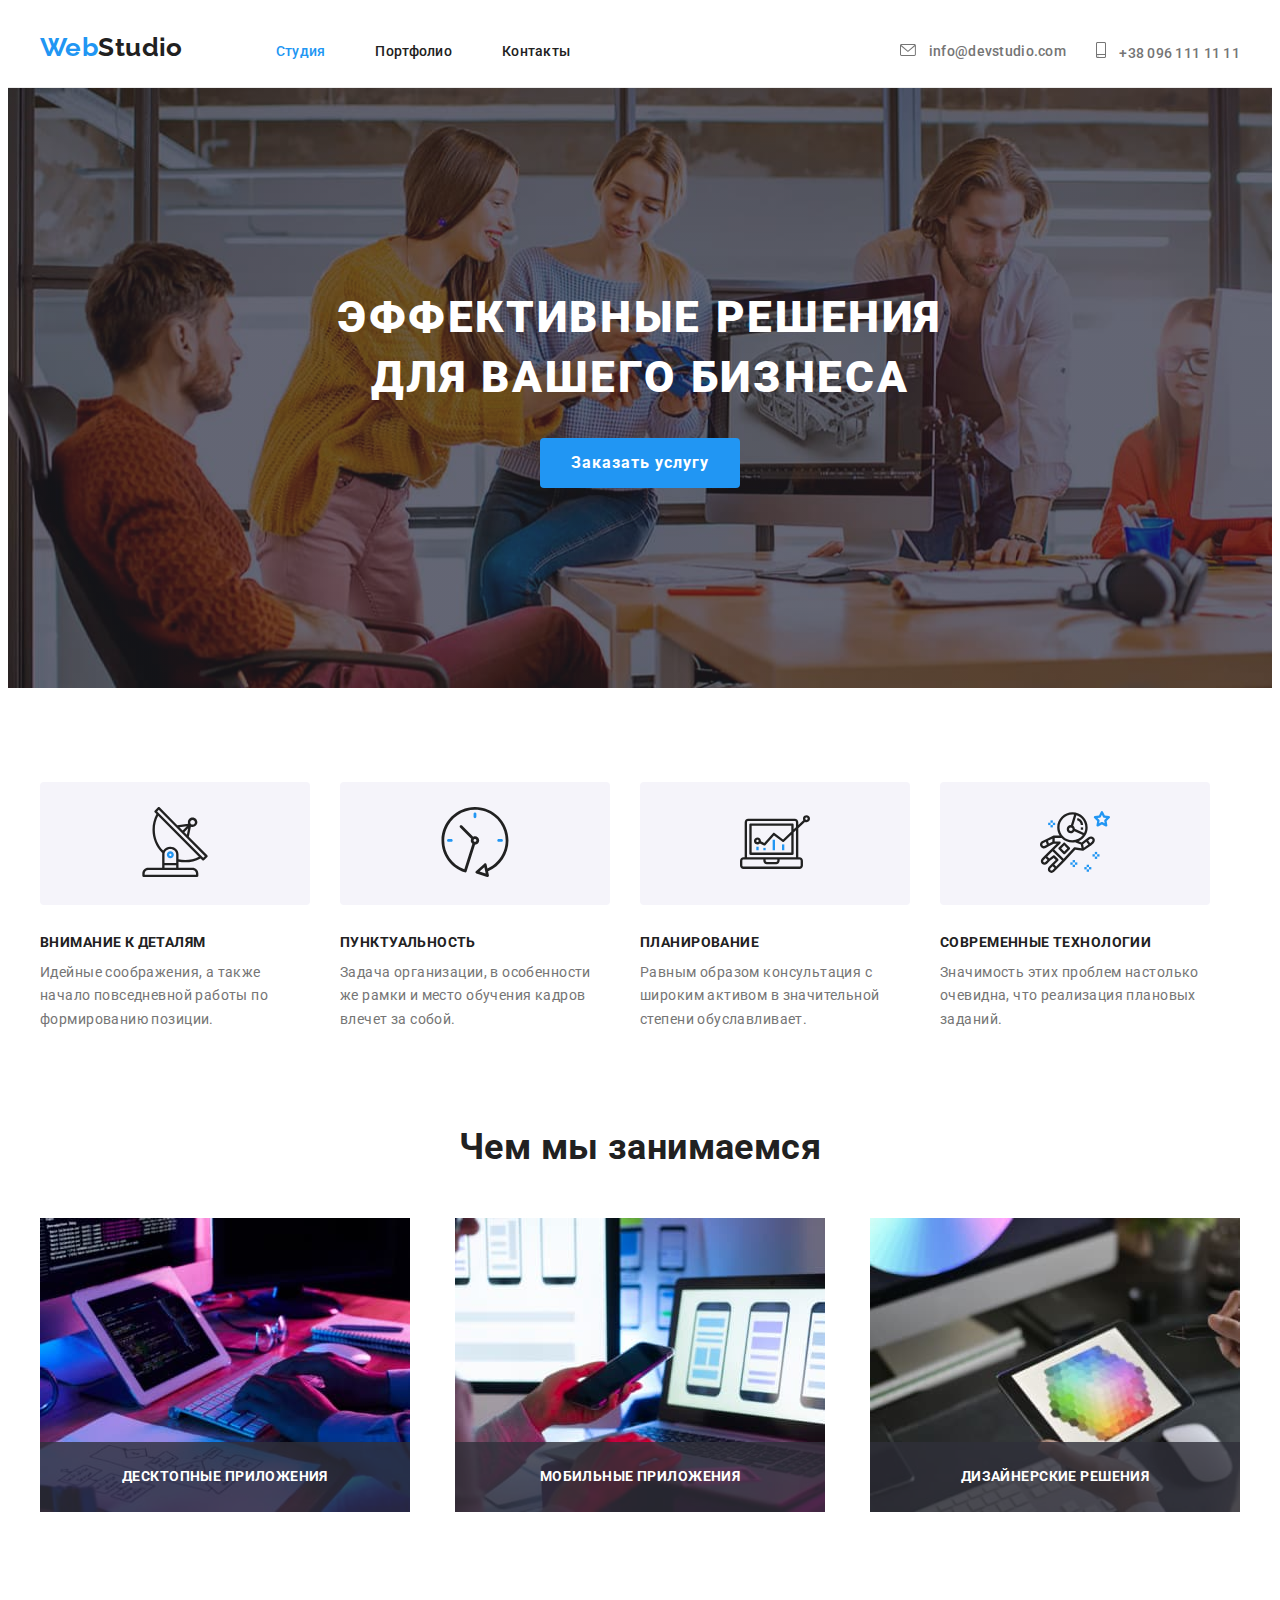
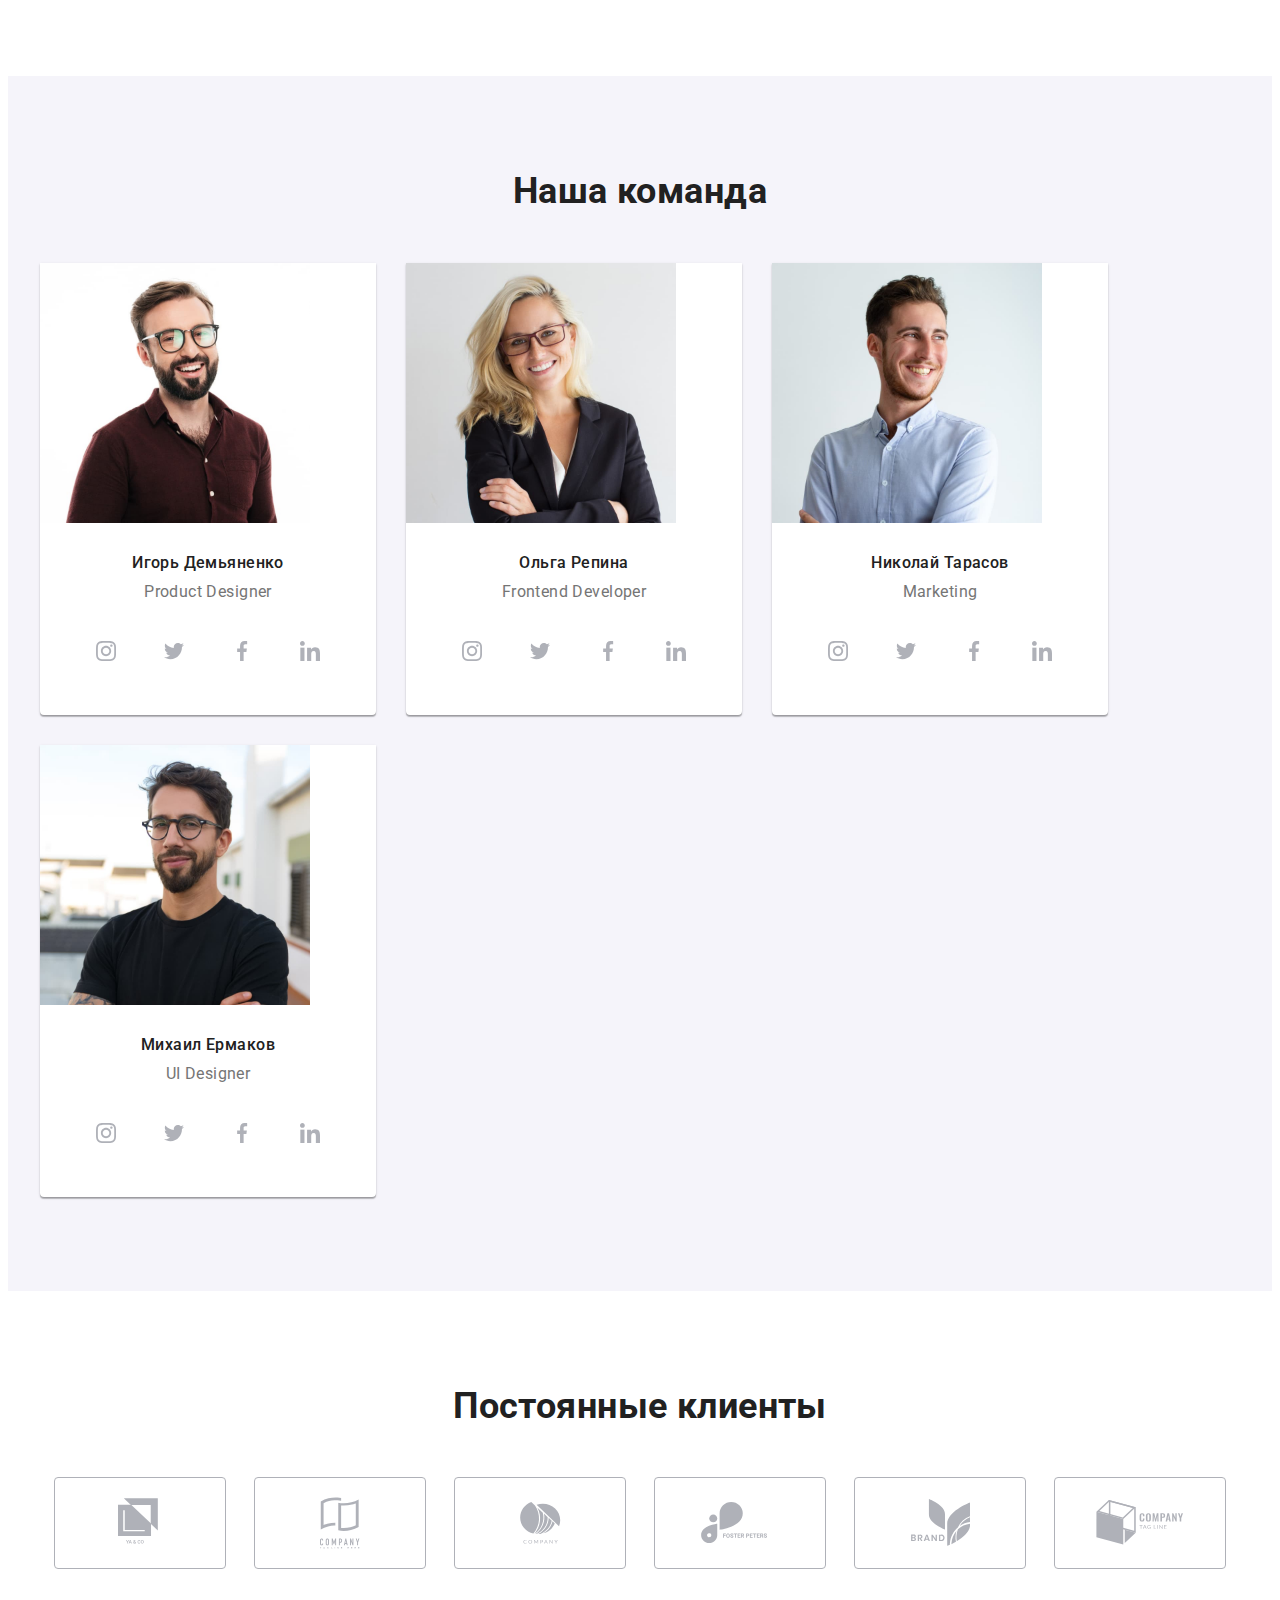
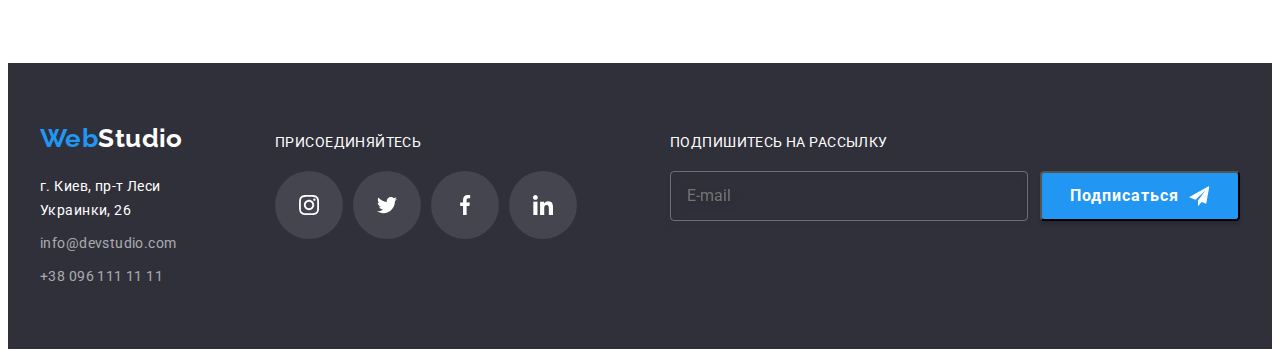
==== commit 6465eaf8: "HTML/CSS code remastering" ====
--- a/index.html
+++ b/index.html
@@ -10,258 +10,264 @@
     </head>
     <body>
         <header class="header">
-            <div class="container header-container">
-                <a class="link logo-top" href="./index.html">
-                    <span lang="en" class="logo-web">Web</span><span lang="en" class="logo-studio">Studio</span>
+            <div class="header-container container">
+                <a class="header-logo logo link" href="./index.html" lang="en">
+                    <span class="logo-accent" lang="en">Web</span>Studio
                 </a>
-                <nav class="site-nav">
-                    <ul class="nav-list list">
-                        <li class="nav-link-list active"><a href="./index.html" class="nav-link">Студия</a></li>
-                        <li class="nav-link-list"><a href="./portfolio.html" class="nav-link">Портфолио</a></li>
-                        <li class="nav-link-list"><a href="https://webstudio/contacts.com" class="nav-link">Контакты</a></li>
+                <nav class="navigation">
+                    <ul class="navigation-list list">
+                        <li class="navigation-point">
+                            <a class="navigation-link link active" href="./index.html">Студия</a>
+                        </li>
+                        <li class="navigation-point">
+                            <a class="navigation-link link" href="./portfolio.html">Портфолио</a>
+                        </li>
+                        <li class="navigation-point">
+                            <a class="navigation-link link" href="#">Контакты</a>
+                        </li>
                     </ul>
                 </nav>
-                <ul class="contacts-top list">
-                    <li>
-                        <a class="link mail" href="mailto:https:info@devstudio.com">
-                            <svg class="mail-logo" width="16" height="12">
+                <ul class="contacts list">
+                    <li class="contacts-item">
+                        <a class="contacts-link link" href="mailto:https:info@devstudio.com">
+                            <svg class="contacts-logo" width="16" height="12">
                                 <use href="./images/sprite.svg#icon-email"></use>
                             </svg>
-                            <span class="mail-address">info@devstudio.com</span>
+                            <span class="contacts-data">info@devstudio.com</span>
                         </a>
                     </li>
-                    <li>
-                        <a class="link telephone" href="tel:+380961111111">
-                            <svg class="phone-logo" width="10" height="16">
+                    <li class="contacts-item">
+                        <a class="contacts-link link" href="tel:+380961111111">
+                            <svg class="contacts-logo" width="10" height="16">
                                 <use href="./images/sprite.svg#icon-telephone"></use>
                             </svg>
-                            <span class="phone-number">+38 096 111 11 11</span>
+                            <span class="contacts-data">+38 096 111 11 11</span>
                         </a>
                     </li>
                 </ul>
             </div>
         </header>
         <main>
-            <section class="section hero">
-                <div class="container hero-container">
-                    <h1>Эффективные решения<br />для вашего бизнеса</h1>
-                    <button type="button" class="order-button" data-modal-open>Заказать услугу</button>
+            <section class="hero section">
+                <div class="hero-container container">
+                    <h1 class="hero-heading">Эффективные решения<br />для вашего бизнеса</h1>
+                    <button class="hero-button button" type="button" data-modal-open>Заказать услугу</button>
                 </div>
             </section>
-            <section class="section features zero-bottom-padding">
-                <div class="container features-container">
-                    <h2 class="section-header visually-hidden">Наши основные качества</h2>
-                    <ul class="list features-list">
-                        <li class="feature-points">
+            <section class="features section zero-bottom-padding">
+                <div class="features-container container">
+                    <h2 class="features-heading section-heading visually-hidden">Наши основные качества</h2>
+                    <ul class="features-list list">
+                        <li class="features-points">
                             <div class="feautures-logo-wrapper">
                                 <svg class="features-logo" width="70" height="70">
                                     <use href="./images/sprite.svg#icon-antenna"></use>
                                 </svg>
                             </div>
-                            <h3 class="main-features">Внимание к деталям</h3>
-                            <p class="feature-description">Идейные соображения, а также начало повседневной работы по формированию позиции.</p>
-                        </li>
-                        <li class="feature-points">
+                            <h3 class="features-name">Внимание к деталям</h3>
+                            <p class="features-description">Идейные соображения, а также начало повседневной работы по формированию позиции.</p>
+                        </li>
+                        <li class="features-points">
                             <div class="feautures-logo-wrapper">
                                 <svg class="features-logo" width="70" height="70">
                                     <use href="./images/sprite.svg#icon-clock"></use>
                                 </svg>
                             </div>
-                            <h3 class="main-features">Пунктуальность</h3>
-                            <p class="feature-description">Задача организации, в особенности же рамки и место обучения кадров влечет за собой.</p>
-                        </li>
-                        <li class="feature-points">
+                            <h3 class="features-name">Пунктуальность</h3>
+                            <p class="features-description">Задача организации, в особенности же рамки и место обучения кадров влечет за собой.</p>
+                        </li>
+                        <li class="features-points">
                             <div class="feautures-logo-wrapper">
                                 <svg class="features-logo" width="70" height="70">
                                     <use href="./images/sprite.svg#icon-diagram"></use>
                                 </svg>
                             </div>
-                            <h3 class="main-features">Планирование</h3>
-                            <p class="feature-description">Равным образом консультация с широким активом в значительной степени обуславливает.</p>
-                        </li>
-                        <li class="feature-points">
+                            <h3 class="features-name">Планирование</h3>
+                            <p class="features-description">Равным образом консультация с широким активом в значительной степени обуславливает.</p>
+                        </li>
+                        <li class="features-points">
                             <div class="feautures-logo-wrapper">
                                 <svg class="features-logo" width="70" height="70">
                                     <use href="./images/sprite.svg#icon-astronaut"></use>
                                 </svg>
                             </div>
-                            <h3 class="main-features">Современные технологии</h3>
-                            <p class="feature-description">Значимость этих проблем настолько очевидна, что реализация плановых заданий.</p>
+                            <h3 class="features-name">Современные технологии</h3>
+                            <p class="features-description">Значимость этих проблем настолько очевидна, что реализация плановых заданий.</p>
                         </li>
                     </ul>
                 </div>
             </section>
-            <section class="section services">
-                <div class="container services-container">
-                    <h2 class="section-header">Чем мы занимаемся</h2>
-                    <ul class="list services-list">
-                        <li>
-                            <img src="./images/img-1.jpg" alt="Печатает на клавиатуре" width="370" height="294" title="Занимаемся кодингом">
-                            <div class="description-text-wrapper">
+            <section class="services section">
+                <div class="services-container container">
+                    <h2 class="services-heading section-heading">Чем мы занимаемся</h2>
+                    <ul class="services-list list">
+                        <li class="services-point">
+                            <img class="services-picture" src="./images/img-1.jpg" alt="Печатает на клавиатуре" width="370" height="294" title="Занимаемся кодингом">
+                            <div class="services-description-wrapper">
                                 <p class="services-description">Десктопные приложения</p>
                             </div>
                         </li>
-                        <li>
-                            <img src="./images/img-2.jpg" alt="Держит в руке телефон" width="370" height="294" title="Оформляем веб-сайты">
-                            <div class="description-text-wrapper">
+                        <li class="services-point">
+                            <img class="services-picture" src="./images/img-2.jpg" alt="Держит в руке телефон" width="370" height="294" title="Оформляем веб-сайты">
+                            <div class="services-description-wrapper">
                                 <p class="services-description">Мобильные приложения</p>
                             </div>
                         </li>
-                        <li>
-                            <img src="./images/img-3.jpg" alt="Держит в руке планшет" width="370" height="294" title="Разрабатываем дизайн">
-                            <div class="description-text-wrapper">
+                        <li class="services-point">
+                            <img class="services-picture" src="./images/img-3.jpg" alt="Держит в руке планшет" width="370" height="294" title="Разрабатываем дизайн">
+                            <div class="services-description-wrapper">
                                 <p class="services-description">Дизайнерские решения</p>
                             </div>
                         </li>
                     </ul>
                 </div>
             </section>
-            <section class="section team">
-                <div class="container">
-                    <h2 class="section-header team-header">Наша команда</h2>
+            <section class="team section">
+                <div class="team-container container">
+                    <h2 class="team-heading section-heading">Наша команда</h2>
                     <ul class="team-members list">
-                        <li class="member-card">
-                            <img class="member-photo" src="./images/prod-des.jpg" alt="Игорь Демьяненко, Дизайнер продукта" width="270" height="260" title="Игорь Демьяненко">
-                            <div class="team-text-wrapper">
+                        <li class="team-card">
+                            <img class="team-photo" src="./images/prod-des.jpg" alt="Игорь Демьяненко, Дизайнер продукта" width="270" height="260" title="Игорь Демьяненко">
+                            <div class="team-description">
                                 <h3 class="team-name">Игорь Демьяненко</h3>
                                 <p class="team-position" lang="en">Product Designer</p>
                             </div>
-                            <ul class="member-social-links list">
-                                <li class="social-links">
-                                    <a href="#" class="social-links-sites link">
-                                        <svg class="social-links-icons">
+                            <ul class="team-social social list">
+                                <li class="social-links">
+                                    <a class="social-sites link" href="#">
+                                        <svg class="social-icons">
                                             <use href="./images/sprite.svg#icon-instagram"></use>
                                         </svg>
                                     </a>
                                 </li>
                                 <li class="social-links">
-                                    <a href="#" class="social-links-sites link">
-                                        <svg class="social-links-icons">
+                                    <a class="social-sites link" href="#">
+                                        <svg class="social-icons">
                                             <use href="./images/sprite.svg#icon-twitter"></use>
                                         </svg>
                                     </a>
                                 </li>
                                 <li class="social-links">
-                                    <a href="#" class="social-links-sites link">
-                                        <svg class="social-links-icons">
+                                    <a class="social-sites link" href="#">
+                                        <svg class="social-icons">
                                             <use href="./images/sprite.svg#icon-facebook"></use>
                                         </svg>
                                     </a>
                                 </li>
                                 <li class="social-links">
-                                    <a href="#" class="social-links-sites link">
-                                        <svg class="social-links-icons">
+                                    <a class="social-sites link" href="#">
+                                        <svg class="social-icons">
                                             <use href="./images/sprite.svg#icon-linkedin"></use>
                                         </svg>
                                     </a>
                                 </li>
                             </ul>
                         </li>
-                        <li class="member-card">
-                            <img class="member-photo" src="./images/front-dev.jpg" alt="Ольга Репина, Фронтэнд разработчик" width="270" height="260" title="Ольга Репина">
-                            <div class="team-text-wrapper">
+                        <li class="team-card">
+                            <img class="team-photo" src="./images/front-dev.jpg" alt="Ольга Репина, Фронтэнд разработчик" width="270" height="260" title="Ольга Репина">
+                            <div class="team-description">
                                 <h3 class="team-name">Ольга Репина</h3>
                                 <p class="team-position" lang="en">Frontend Developer</p>
                             </div>
-                            <ul class="member-social-links list">
-                                <li class="social-links">
-                                    <a href="#" class="social-links-sites link">
-                                        <svg class="social-links-icons">
+                            <ul class="team-social social list">
+                                <li class="social-links">
+                                    <a class="social-sites link" href="#">
+                                        <svg class="social-icons">
                                             <use href="./images/sprite.svg#icon-instagram"></use>
                                         </svg>
                                     </a>
                                 </li>
                                 <li class="social-links">
-                                    <a href="#" class="social-links-sites link">
-                                        <svg class="social-links-icons">
+                                    <a class="social-sites link" href="#">
+                                        <svg class="social-icons">
                                             <use href="./images/sprite.svg#icon-twitter"></use>
                                         </svg>
                                     </a>
                                 </li>
                                 <li class="social-links">
-                                    <a href="#" class="social-links-sites link">
-                                        <svg class="social-links-icons">
+                                    <a class="social-sites link" href="#">
+                                        <svg class="social-icons">
                                             <use href="./images/sprite.svg#icon-facebook"></use>
                                         </svg>
                                     </a>
                                 </li>
                                 <li class="social-links">
-                                    <a href="#" class="social-links-sites link">
-                                        <svg class="social-links-icons">
+                                    <a class="social-sites link" href="#">
+                                        <svg class="social-icons">
                                             <use href="./images/sprite.svg#icon-linkedin"></use>
                                         </svg>
                                     </a>
                                 </li>
                             </ul>
                         </li>
-                        <li class="member-card">
-                            <img class="member-photo" src="./images/market.jpg" alt="Николай Тарасов, Маркетинг" width="270" height="260" title="Николай Тарасов">
-                            <div class="team-text-wrapper">
+                        <li class="team-card">
+                            <img class="team-photo" src="./images/market.jpg" alt="Николай Тарасов, Маркетинг" width="270" height="260" title="Николай Тарасов">
+                            <div class="team-description">
                                 <h3 class="team-name">Николай Тарасов</h3>
                                 <p class="team-position" lang="en">Marketing</p>
                             </div>
-                            <ul class="member-social-links list">
-                                <li class="social-links">
-                                    <a href="#" class="social-links-sites link">
-                                        <svg class="social-links-icons">
+                            <ul class="team-social social list">
+                                <li class="social-links">
+                                    <a class="social-sites link" href="#">
+                                        <svg class="social-icons">
                                             <use href="./images/sprite.svg#icon-instagram"></use>
                                         </svg>
                                     </a>
                                 </li>
                                 <li class="social-links">
-                                    <a href="#" class="social-links-sites link">
-                                        <svg class="social-links-icons">
+                                    <a class="social-sites link" href="#">
+                                        <svg class="social-icons">
                                             <use href="./images/sprite.svg#icon-twitter"></use>
                                         </svg>
                                     </a>
                                 </li>
                                 <li class="social-links">
-                                    <a href="#" class="social-links-sites link">
-                                        <svg class="social-links-icons">
+                                    <a class="social-sites link" href="#">
+                                        <svg class="social-icons">
                                             <use href="./images/sprite.svg#icon-facebook"></use>
                                         </svg>
                                     </a>
                                 </li>
                                 <li class="social-links">
-                                    <a href="#" class="social-links-sites link">
-                                        <svg class="social-links-icons">
+                                    <a class="social-sites link" href="#">
+                                        <svg class="social-icons">
                                             <use href="./images/sprite.svg#icon-linkedin"></use>
                                         </svg>
                                     </a>
                                 </li>
                             </ul>
                         </li>
-                        <li class="member-card">
-                            <img class="member-photo" src="./images/ui-des.jpg" alt="Михаил Ермаков, Разработчик интерфейса" width="270" height="260" title="Михаил Ермаков">
-                            <div class="team-text-wrapper">
+                        <li class="team-card">
+                            <img class="team-photo" src="./images/ui-des.jpg" alt="Михаил Ермаков, Разработчик интерфейса" width="270" height="260" title="Михаил Ермаков">
+                            <div class="team-description">
                                 <h3 class="team-name">Михаил Ермаков</h3>
                                 <p class="team-position" lang="en">UI Designer</p>
                             </div>
-                            <ul class="member-social-links list">
-                                <li class="social-links">
-                                    <a href="#" class="social-links-sites link">
-                                        <svg class="social-links-icons">
+                            <ul class="team-social social list">
+                                <li class="social-links">
+                                    <a class="social-sites link" href="#">
+                                        <svg class="social-icons">
                                             <use href="./images/sprite.svg#icon-instagram"></use>
                                         </svg>
                                     </a>
                                 </li>
                                 <li class="social-links">
-                                    <a href="#" class="social-links-sites link">
-                                        <svg class="social-links-icons">
+                                    <a class="social-sites link" href="#">
+                                        <svg class="social-icons">
                                             <use href="./images/sprite.svg#icon-twitter"></use>
                                         </svg>
                                     </a>
                                 </li>
                                 <li class="social-links">
-                                    <a href="#" class="social-links-sites link">
-                                        <svg class="social-links-icons">
+                                    <a class="social-sites link" href="#">
+                                        <svg class="social-icons">
                                             <use href="./images/sprite.svg#icon-facebook"></use>
                                         </svg>
                                     </a>
                                 </li>
                                 <li class="social-links">
-                                    <a href="#" class="social-links-sites link">
-                                        <svg class="social-links-icons">
+                                    <a class="social-sites link" href="#">
+                                        <svg class="social-icons">
                                             <use href="./images/sprite.svg#icon-linkedin"></use>
                                         </svg>
                                     </a>
@@ -271,12 +277,12 @@
                     </ul>
                 </div>
             </section>
-            <section class="section clients">
-                <h2 class="section-header">Постоянные клиенты</h2>
-                <div class="container services-container">
+            <section class="clients section">
+                <div class="clients-container container">
+                    <h2 class="clients-heading section-heading">Постоянные клиенты</h2>
                     <ul class="clients-list list">
-                        <li class="clients-logo-list">
-                            <a href="#" class="link clients-logo-link">
+                        <li class="clients-card">
+                            <a class="clients-link link" href="#">
                                 <div class="clients-logo-wrapper">
                                     <svg class="clients-logo" width="44" height="49">
                                         <use href="./images/sprite.svg#icon-logo-1"></use>
@@ -284,8 +290,8 @@
                                 </div>
                             </a>
                         </li>
-                        <li class="clients-logo-list">
-                            <a href="#" class="link clients-logo-link">
+                        <li class="clients-card">
+                            <a class="link clients-link" href="#">
                                 <div class="clients-logo-wrapper">
                                     <svg class="clients-logo" width="40" height="52">
                                         <use href="./images/sprite.svg#icon-logo-2"></use>
@@ -293,8 +299,8 @@
                                 </div>
                             </a>
                         </li>
-                        <li class="clients-logo-list">
-                            <a href="#" class="link clients-logo-link">
+                        <li class="clients-card">
+                            <a class="link clients-link" href="#">
                                 <div class="clients-logo-wrapper">
                                     <svg class="clients-logo" width="41" height="42">
                                         <use href="./images/sprite.svg#icon-logo-3"></use>
@@ -302,8 +308,8 @@
                                 </div>
                             </a>
                         </li>
-                        <li class="clients-logo-list">
-                            <a href="#" class="link clients-logo-link">
+                        <li class="clients-card">
+                            <a class="link clients-link" href="#">
                                 <div class="clients-logo-wrapper">
                                     <svg class="clients-logo" width="79" height="42">
                                         <use href="./images/sprite.svg#icon-logo-4"></use>
@@ -311,8 +317,8 @@
                                 </div>
                             </a>
                         </li>
-                        <li class="clients-logo-list">
-                            <a href="#" class="link clients-logo-link">
+                        <li class="clients-card">
+                            <a class="link clients-link" href="#">
                                 <div class="clients-logo-wrapper">
                                     <svg class="clients-logo" width="59" height="47">
                                         <use href="./images/sprite.svg#icon-logo-5"></use>
@@ -320,8 +326,8 @@
                                 </div>
                             </a>
                         </li>
-                        <li class="clients-logo-list">
-                            <a href="#" class="link clients-logo-link">
+                        <li class="clients-card">
+                            <a class="link clients-link" href="#">
                                 <div class="clients-logo-wrapper">
                                     <svg class="clients-logo" width="88" height="45">
                                         <use href="./images/sprite.svg#icon-logo-6"></use>
@@ -333,66 +339,66 @@
                 </div>
             </section>
         </main>
-        <footer class="contacts-footer">
-            <div class="container footer-container">
+        <footer class="footer">
+            <div class="footer-container container">
                 <div class="footer-addresses">
-                    <a class="link logo-bottom" href="./index.html">
-                        <span lang="en" class="logo-web">Web</span><span lang="en" class="logo-studio">Studio</span>
+                    <a class="footer-logo logo link" href="./index.html">
+                        <span class="logo-accent" lang="en">Web</span>Studio
                     </a>
-                    <address class="address">
-                        <ul class="contacts-bottom list">
-                            <li class="contacts-type">
+                    <address class="addresses">
+                        <ul class="addresses-list list">
+                            <li class="addresses-point">
                                 <p>г. Киев, пр-т Леси Украинки, 26</p>
                             </li>
-                            <li class="contacts-type">
-                                <a class="link" href="mailto:https:info@devstudio.com">info@devstudio.com</a>
+                            <li class="addresses-point">
+                                <a class="addresses-link link" href="mailto:https:info@devstudio.com">info@devstudio.com</a>
                             </li>
-                            <li class="contacts-type">
-                                <a class="link" href="tel:+380961111111">+38 096 111 11 11</a>
+                            <li class="addresses-point">
+                                <a class="addresses-link link" href="tel:+380961111111">+38 096 111 11 11</a>
                             </li>
                         </ul>
                     </address>
                 </div>
-                <div class="company-social-links-wrapper">
-                    <p class="call-to-join">Присоединяйтесь</p>
-                    <ul class="company-social-links-list list">
-                        <li class="company-social-links">
-                            <a href="#" class="company-social-links-sites link">
-                                <svg class="company-social-links-icons">
+                <div class="company-social">
+                    <p class="company-social-calling">Присоединяйтесь</p>
+                    <ul class="company-social-list list">
+                        <li class="company-social-sites">
+                            <a href="#" class="company-social-links link">
+                                <svg class="company-social-icon">
                                     <use href="./images/sprite.svg#icon-instagram"></use>
                                 </svg>
                             </a>
                         </li>
-                        <li class="company-social-links">
-                            <a href="#" class="company-social-links-sites link">
-                                <svg class="company-social-links-icons">
+                        <li class="company-social-sites">
+                            <a href="#" class="company-social-links link">
+                                <svg class="company-social-icon">
                                     <use href="./images/sprite.svg#icon-twitter"></use>
                                 </svg>
                             </a>
                         </li>
-                        <li class="company-social-links">
-                            <a href="#" class="company-social-links-sites link">
-                                <svg class="company-social-links-icons">
+                        <li class="company-social-sites">
+                            <a href="#" class="company-social-links link">
+                                <svg class="company-social-icon">
                                     <use href="./images/sprite.svg#icon-facebook"></use>
                                 </svg>
                             </a>
                         </li>
-                        <li class="company-social-links">
-                            <a href="#" class="company-social-links-sites link">
-                                <svg class="company-social-links-icons">
+                        <li class="company-social-sites">
+                            <a href="#" class="company-social-links link">
+                                <svg class="company-social-icon">
                                     <use href="./images/sprite.svg#icon-linkedin"></use>
                                 </svg>
                             </a>
                         </li>
                     </ul>
                 </div>
-                <div class="mailing-subscription">
-                    <p class="mailing-subscription-call">Подпишитесь на рассылку</p>
-                    <form action="#" class="mailing-subscription-form" method="GET">
-                        <input lang="en" type="email" name="user-email" class="user-mailing-email" placeholder="E-mail">
-                        <button type="submit" class="mailing-subscription-button">
+                <div class="subscription">
+                    <p class="subscription-calling">Подпишитесь на рассылку</p>
+                    <form class="subscription-form" action="#" method="GET">
+                        <input class="subscription-email" lang="en" type="email" name="user-email" placeholder="E-mail">
+                        <button class="subscription-button button" type="submit">
                             Подписаться
-                            <svg class="subscription-button-icon" width="24" height="24">
+                            <svg class="subscription-icon" width="24" height="24">
                                 <use href="./images/sprite.svg#mailing-send"></use>
                             </svg>
                         </button>
@@ -402,7 +408,7 @@
         </footer>
         <div class="backdrop is-hidden" data-modal>
             <div class="modal">
-                <button type="button" class="close-button" data-modal-close>
+                <button type="button" class="close-button button" data-modal-close>
                     <svg class="close-button-logo" width="18" height="18">
                         <use href="./images/sprite.svg#icon-close-black"></use>
                     </svg>
@@ -433,8 +439,8 @@
                     <label class="callback-form-field" for="user-comment">Комментарий</label>
                     <textarea name="user-comment" id="user-comment" class="callback-form-comments" placeholder="Введите текст"></textarea>
                     <input type="checkbox" id="user-terms-agree" name="terms-confirmed" class="check-terms-agreement visually-hidden">
-                    <label class="user-terms-descr" for="user-terms-agree">Соглашаюсь с рассылкой и принимаю&nbsp;<a href="#" class="terms-link"> Условия договора</a></label>
-                    <button type="submit" class="callback-form-button">Отправить</button>
+                    <label class="user-terms-descr" for="user-terms-agree">Соглашаюсь с рассылкой и принимаю&nbsp;<a href="#" class="terms-link link"> Условия договора</a></label>
+                    <button type="submit" class="callback-form-button button">Отправить</button>
                 </form>
             </div>
         </div>
--- a/css/styles.css
+++ b/css/styles.css
@@ -19,27 +19,13 @@
 p {
   margin: 0;
 }
-
+img {
+  display: block;
+}
 ul {
   margin: 0;
   padding: 0;
 }
-
-.link {
-  text-decoration: none;
-  color: var(--text-color-main);
-}
-.list {
-  list-style: none;
-}
-
-img {
-  display: block;
-}
-.address {
-  font-style: normal;
-}
-
 body {
   background-color: var(--bg-color-light);
   color: var(--text-color-main);
@@ -47,11 +33,51 @@
   letter-spacing: 0.03em;
   font-size: 14px;
 }
-a {
+
+.link {
   text-decoration: none;
-  color: #212121;
-}
-
+  color: var(--text-color-main);
+}
+.list {
+  list-style: none;
+}
+.addresses {
+  font-style: normal;
+}
+.button {
+  cursor: pointer;
+  font-family: inherit;
+}
+.section {
+  padding: 94px 0px;
+}
+.container {
+  width: 1200px;
+  padding: 0px 12px;
+  margin: 0 auto;
+}
+.section-heading {
+  font-size: 36px;
+  line-height: 1.17;
+  text-align: center;
+  margin-bottom: 50px;
+}
+.logo {
+  font-family: Raleway, sans-serif;
+  font-weight: 700;
+  font-size: 26px;
+  line-height: 1.19;
+}
+.logo-accent {
+  color: var(--text-color-accent);
+}
+.active {
+  color: var(--text-color-accent);
+}
+
+.zero-bottom-padding {
+  padding-bottom: 0px;
+}
 .visually-hidden {
   position: absolute !important;
   clip: rect(1px 1px 1px 1px); /* IE6, IE7 */
@@ -63,46 +89,42 @@
   overflow: hidden;
 }
 
-/* ======= общие элементы для MAIN и PORTFOLIO */
-.order-button,
-.filter-button {
-  cursor: pointer;
-  font-family: inherit;
-}
-
 /* ======= разметка стилей HEADER */
-.logo-web,
-.logo-studio {
-  font-family: Raleway, sans-serif;
-  font-weight: 700;
-  font-size: 26px;
-  line-height: 1.19;
-}
-.nav-link-list {
+.header {
+  padding-top: 24px;
+  padding-bottom: 24px;
+  border-bottom: 1px solid #ececec;
+}
+.header-container {
+  display: flex;
+  justify-content: center;
+  align-items: baseline;
+}
+.header-logo {
+  margin-right: 93px;
+}
+
+.navigation-list {
+  display: flex;
+  align-items: center;
+}
+.navigation-point {
   line-height: 1.14;
   letter-spacing: 0.02em;
   font-weight: 500;
   position: relative;
 }
-.contacts-top a {
-  color: var(--text-color-secondary);
-  font-weight: 500;
-  line-height: 1.14;
-  letter-spacing: 0.02em;
-  transition: 250ms cubic-bezier(0.4, 0, 0.2, 1);
-}
-.nav-link {
-  transition: 250ms cubic-bezier(0.4, 0, 0.2, 1);
-}
-.logo-web,
-.contacts-top a:hover,
-.contacts-top a:focus,
-.active a,
-.nav-link:hover,
-.nav-link:focus {
+.navigation-point:not(:last-child) {
+  margin-right: 50px;
+}
+.navigation-link {
+  transition: 250ms cubic-bezier(0.4, 0, 0.2, 1);
+}
+.navigation-link:hover,
+.navigation-link:focus {
   color: var(--text-color-accent);
 }
-.nav-link::after {
+.navigation-link::after {
   content: '';
   display: block;
   width: 0px;
@@ -113,57 +135,35 @@
   bottom: -28px;
   transition: 250ms cubic-bezier(0.4, 0, 0.2, 1);
 }
-.nav-link:hover::after,
-.nav-link:focus::after {
+.navigation-link:hover::after,
+.navigation-link:focus::after {
   width: 100%;
 }
 
-/* =======размещение элементов */
-.header {
-  padding-top: 24px;
-  padding-bottom: 24px;
-  border-bottom: 1px solid #ececec;
-}
-.container {
-  width: 1200px;
-  padding: 0px 12px;
-  margin: 0 auto;
-}
-.header-container {
-  display: flex;
-  justify-content: center;
-  align-items: baseline;
-}
-.site-nav .list {
-  display: flex;
-  align-items: center;
-}
-.contacts-top {
-  display: flex;
-  align-items: center;
-}
-.logo-top {
-  margin-right: 93px;
-}
-.nav-link-list:not(:last-child) {
-  margin-right: 50px;
-}
-.contacts-top {
+.contacts {
+  display: flex;
+  align-items: center;
   margin-left: auto;
 }
-.link.mail {
+.contacts-item:not(:last-child) {
   margin-right: 30px;
 }
-
-/* ======= графика */
-.mail:hover .mail-logo,
-.mail:focus .mail-logo,
-.telephone:hover .phone-logo,
-.telephone:focus .phone-logo {
+.contacts-link {
+  color: var(--text-color-secondary);
+  font-weight: 500;
+  line-height: 1.14;
+  letter-spacing: 0.02em;
+  transition: 250ms cubic-bezier(0.4, 0, 0.2, 1);
+}
+.contacts-link:hover,
+.contacts-link:focus {
+  color: var(--text-color-accent);
+}
+.contacts-link:hover .contacts-logo,
+.contacts-link:focus .contacts-logo {
   --color3: var(--button-color-hover);
 }
-.mail-address,
-.phone-number {
+.contacts-data {
   margin-left: 10px;
 }
 
@@ -171,158 +171,8 @@
 /* ======= разметка стилей */
 /* ======= HERO */
 .hero {
-  /* background-color: var(--bg-color-dark); */
-  color: var(--text-color-additional);
-}
-.hero h1 {
-  font-weight: 900;
-  font-size: 44px;
-  line-height: 1.36;
-  letter-spacing: 0.06em;
-  text-align: center;
-  text-transform: uppercase;
-}
-.order-button {
-  background-color: var(--text-color-accent);
-  color: var(--text-color-additional);
-  font-weight: bold;
-  font-size: 16px;
-  line-height: 1.87;
-  letter-spacing: 0.06em;
-  text-align: center;
-}
-.order-button:hover,
-.order-button:focus {
-  background-color: var(--button-color-hover);
-}
-
-/* ======= FEATURES */
-.main-features {
-  font-size: 14px;
-  line-height: 1.14;
-  text-transform: uppercase;
-}
-.feature-description {
-  line-height: 1.71;
-}
-/* ======= SERVICES */
-.description-text-wrapper {
-  display: flex;
-  justify-content: center;
-  align-items: center;
-  height: 70px;
-  width: 370px;
-  position: relative;
-  bottom: 70px;
-  background: rgba(47, 48, 58, 0.8);
-}
-.services-description {
-  font-size: 14px;
-  font-weight: 700;
-  line-height: 1.14;
-  text-transform: uppercase;
-  text-align: center;
-  color: var(--text-color-additional);
-}
-/* ======= TEAM */
-.team {
-  background-color: var(--bg-color-accent);
-}
-.member-card {
-  background-color: var(--bg-color-light);
-}
-.team-name {
-  font-weight: 500;
-}
-.team-name,
-.team-position {
-  font-size: 16px;
-  line-height: 1.19;
-  text-align: center;
-}
-/* ======= COMMON */
-.section-header {
-  font-size: 36px;
-  line-height: 1.17;
-  text-align: center;
-  margin-bottom: 50px;
-}
-.feature-description,
-.team-position {
-  color: var(--text-color-secondary);
-}
-
-/* ======= позиционирование элементов на сайте */
-/* ======= размещение элементов MAIN */
-/* ===== размещениие HERO */
-.section {
-  padding: 94px 0px;
-}
-.hero-container {
-  padding: 106px 0px;
-  display: flex;
-  flex-direction: column;
-  align-items: center;
-}
-.hero-container h1 {
-  margin-bottom: 30px;
-}
-.order-button {
-  padding: 10px 32px;
-  border-radius: 4px;
-  border-style: none;
-}
-
-/* ===== размещениие FEATURES */
-.zero-bottom-padding {
-  padding-bottom: 0px;
-}
-.features-list {
-  display: flex;
-  justify-content: row;
-}
-.feature-points {
-  width: 270px;
-}
-.feature-points:not(:last-child) {
-  margin-right: 30px;
-}
-.main-features {
-  margin-bottom: 10px;
-}
-
-/* ===== размещениие SERVICES */
-.services-list {
-  display: flex;
-  flex-direction: row;
-  justify-content: space-between;
-}
-/* ===== размещениие TEAM */
-.team-members {
-  display: flex;
-  flex-wrap: wrap;
-  margin-left: -30px;
-  margin-top: -30px;
-}
-.member-card {
-  width: 270;
-  margin-left: 30px;
-  margin-top: 30px;
-  box-shadow: 0px 1px 3px rgba(0, 0, 0, 0.12), 0px 1px 1px rgba(0, 0, 0, 0.14),
-    0px 2px 1px rgba(0, 0, 0, 0.2);
-  border-radius: 0px 0px 4px 4px;
-}
-.team-text-wrapper {
-  margin-top: 30px;
-  margin-bottom: 16px;
-}
-.team-name {
-  margin-bottom: 10px;
-}
-
-/* ======= графика (лого,бэк) */
-/* ===== HERO */
-.hero {
+  padding-top: 200px;
+  padding-bottom: 200px;
   background-color: var(--bg-color-hero);
   background-image: linear-gradient(
       rgba(47, 48, 58, 0.4),
@@ -331,8 +181,53 @@
     url('../images/bg-image.jpg');
   background-repeat: no-repeat;
   background-size: cover;
-}
-/* ===== FEATURES */
+  color: var(--text-color-additional);
+}
+.hero-container {
+  display: flex;
+  flex-direction: column;
+  align-items: center;
+}
+.hero-heading {
+  margin-bottom: 30px;
+  font-weight: 900;
+  font-size: 44px;
+  line-height: 1.36;
+  letter-spacing: 0.06em;
+  text-align: center;
+  text-transform: uppercase;
+}
+.hero-button {
+  width: 200px;
+  height: 50px;
+  padding-top: 10px;
+  padding-bottom: 10px;
+  border-radius: 4px;
+  border-style: none;
+  background-color: var(--text-color-accent);
+  color: var(--text-color-additional);
+  font-weight: bold;
+  font-size: 16px;
+  line-height: 1.87;
+  letter-spacing: 0.06em;
+  text-align: center;
+}
+.hero-button:hover,
+.hero-button:focus {
+  background-color: var(--button-color-hover);
+}
+
+/* ======= FEATURES */
+.features-list {
+  display: flex;
+  justify-content: row;
+}
+.features-points {
+  width: 270px;
+}
+.features-points:not(:last-child) {
+  margin-right: 30px;
+}
 .feautures-logo-wrapper {
   width: 270;
   height: 120;
@@ -342,8 +237,93 @@
   border-radius: 4px;
   margin-bottom: 30px;
 }
+.features-name {
+  margin-bottom: 10px;
+  font-size: 14px;
+  line-height: 1.14;
+  text-transform: uppercase;
+}
+.features-description {
+  line-height: 1.71;
+  color: var(--text-color-secondary);
+}
+
+/* ======= SERVICES */
+.services-list {
+  display: flex;
+  flex-direction: row;
+  justify-content: space-between;
+}
+.services-point {
+  max-width: 370px;
+}
+.services-picture {
+  width: 100%;
+}
+.services-description-wrapper {
+  display: flex;
+  justify-content: center;
+  align-items: center;
+  height: 70px;
+  width: 370px;
+  position: relative;
+  bottom: 70px;
+  background: rgba(47, 48, 58, 0.8);
+}
+.services-description {
+  font-size: 14px;
+  font-weight: 700;
+  line-height: 1.14;
+  text-transform: uppercase;
+  text-align: center;
+  color: var(--text-color-additional);
+}
+
 /* ======= TEAM */
-.social-links-sites {
+.team {
+  background-color: var(--bg-color-accent);
+}
+.team-members {
+  display: flex;
+  flex-wrap: wrap;
+  margin-left: -30px;
+  margin-top: -30px;
+}
+.team-card {
+  width: 270;
+  margin-left: 30px;
+  margin-top: 30px;
+  background-color: var(--bg-color-light);
+  box-shadow: 0px 1px 3px rgba(0, 0, 0, 0.12), 0px 1px 1px rgba(0, 0, 0, 0.14),
+    0px 2px 1px rgba(0, 0, 0, 0.2);
+  border-radius: 0px 0px 4px 4px;
+}
+.team-description {
+  margin-top: 30px;
+  margin-bottom: 16px;
+}
+.team-name {
+  margin-bottom: 10px;
+  font-weight: 500;
+  font-size: 16px;
+  line-height: 1.19;
+  text-align: center;
+}
+.team-position {
+  font-size: 16px;
+  line-height: 1.19;
+  text-align: center;
+  color: var(--text-color-secondary);
+}
+.team-social {
+  margin-left: 32px;
+  margin-right: 32px;
+  display: flex;
+  flex-direction: row;
+  justify-content: space-around;
+  align-items: center;
+}
+.social-sites {
   display: flex;
   justify-content: center;
   align-items: center;
@@ -356,28 +336,27 @@
   margin-bottom: 30px;
   transition: 250ms cubic-bezier(0.4, 0, 0.2, 1);
 }
-.member-social-links {
-  margin-left: 32px;
-  margin-right: 32px;
+.social-icons {
+  height: 20px;
+  width: 20px;
+  transition: 250ms cubic-bezier(0.4, 0, 0.2, 1);
+}
+.social-sites:hover,
+.social-sites:focus {
+  background-color: var(--text-color-accent);
+}
+.social-sites:hover .social-icons,
+.social-sites:focus .social-icons {
+  --color4: var(--text-color-additional);
+}
+
+/* ====== CLIENTS */
+.clients-list {
   display: flex;
   flex-direction: row;
   justify-content: space-around;
   align-items: center;
 }
-.social-links-icons {
-  height: 20px;
-  width: 20px;
-  transition: 250ms cubic-bezier(0.4, 0, 0.2, 1);
-}
-.social-links-sites:hover,
-.social-links-sites:focus {
-  background-color: var(--text-color-accent);
-}
-.social-links-sites:hover .social-links-icons,
-.social-links-sites:focus .social-links-icons {
-  --color4: var(--text-color-additional);
-}
-/* ====== CLIENTS */
 .clients-logo-wrapper {
   display: flex;
   justify-content: center;
@@ -392,23 +371,17 @@
   fill: #afb1b8;
   transition: 250ms cubic-bezier(0.4, 0, 0.2, 1);
 }
-.clients-logo-link:hover,
-.clients-logo-link:focus {
+.clients-link:hover,
+.clients-link:focus {
   color: var(--text-color-accent);
 }
-.clients-logo-link:hover .clients-logo,
-.clients-logo-link:focus .clients-logo {
+.clients-link:hover .clients-logo,
+.clients-link:focus .clients-logo {
   fill: var(--text-color-accent);
 }
-.clients-logo-link:hover .clients-logo-wrapper,
-.clients-logo-link:focus .clients-logo-wrapper {
+.clients-link:hover .clients-logo-wrapper,
+.clients-link:focus .clients-logo-wrapper {
   border-color: var(--text-color-accent);
-}
-.clients-list {
-  display: flex;
-  flex-direction: row;
-  justify-content: space-around;
-  align-items: center;
 }
 
 /* ======= МОДАЛЬНОЕ ОКНО */
@@ -691,36 +664,12 @@
 
 /* ======= FOOTER */
 /* ======= разметка стилей */
-.contacts-footer {
+.footer {
+  padding: 60px 0px;
   background-color: var(--bg-color-dark);
   font-weight: 400;
   line-height: 1.71;
 }
-
-.contacts-footer .logo-studio,
-.address {
-  font-style: normal;
-  color: var(--text-color-additional);
-}
-.address .link {
-  color: var(--text-color-special);
-}
-
-/* ======= размещение элементов */
-
-.contacts-footer {
-  padding: 60px 0px;
-}
-.address {
-  margin-top: 20px;
-}
-.contacts-bottom {
-  display: flex;
-  flex-direction: column;
-}
-.contacts-type:not(:last-child) {
-  margin-bottom: 9px;
-}
 .footer-container {
   display: flex;
   flex-direction: row;
@@ -730,69 +679,87 @@
 .footer-addresses {
   margin-right: 70px;
 }
+.footer-logo {
+  color: var(--text-color-additional);
+}
+.addresses {
+  margin-top: 20px;
+  font-style: normal;
+  color: var(--text-color-additional);
+}
+.addresses-list {
+  display: flex;
+  flex-direction: column;
+}
+.addresses-point:not(:last-child) {
+  margin-bottom: 9px;
+}
+.addresses-link {
+  color: var(--text-color-special);
+}
 /* ===== графика */
-.company-social-links-wrapper {
+.company-social {
   margin-right: 93px;
 }
-.call-to-join {
+.company-social-calling {
   color: var(--text-color-additional);
   text-transform: uppercase;
   font-size: 14px;
   line-height: 1.14;
   margin-bottom: 20px;
 }
-
-.company-social-links-sites {
+.company-social-list {
+  display: flex;
+  flex-direction: row;
+  justify-content: start;
+  align-items: center;
+}
+.company-social-sites:not(:last-child) {
+  margin-right: 10px;
+}
+
+.company-social-links {
   display: flex;
   justify-content: center;
   align-items: center;
   width: 44px;
   height: 44px;
-  padding: 12px 12px;
+  padding: 12px;
   background: rgba(255, 255, 255, 0.1);
   border-style: none;
   border-radius: 50%;
   margin-bottom: 30px;
   transition: 250ms cubic-bezier(0.4, 0, 0.2, 1);
 }
-.company-social-links-list {
-  display: flex;
-  flex-direction: row;
-  justify-content: start;
-  align-items: center;
-}
-.company-social-links-icons {
+.company-social-links:hover,
+.company-social-links:focus {
+  background-color: var(--text-color-accent);
+}
+.company-social-icon {
   height: 20px;
   width: 20px;
   --color4: var(--text-color-additional);
 }
-.company-social-links-sites:hover,
-.company-social-links-sites:focus {
-  background-color: var(--text-color-accent);
-}
-.company-social-links:not(:last-child) {
-  margin-right: 10px;
-}
 /* ======= подписка на рассылку */
-.mailing-subscription {
+.subscription {
   display: flex;
   flex-direction: column;
   align-items: flex-start;
   width: 570px;
 }
-.mailing-subscription-call {
+.subscription-calling {
   color: var(--text-color-additional);
   text-transform: uppercase;
   font-size: 14px;
   line-height: 1.14;
   margin-bottom: 20px;
 }
-.mailing-subscription-form {
+.subscription-form {
   display: flex;
   justify-content: space-between;
   width: 100%;
 }
-.user-mailing-email {
+.subscription-email {
   font-family: inherit;
   font-size: 16px;
   line-height: 1.25;
@@ -807,7 +774,7 @@
   margin-right: 12px;
   width: 358px;
 }
-.mailing-subscription-button {
+.subscription-button {
   width: 200px;
   height: 50px;
   padding: 10px 29px 10px 28px;
@@ -826,9 +793,9 @@
   cursor: pointer;
   transition: 250ms cubic-bezier(0.4, 0, 0.2, 1);
 }
-.subscription-button-icon {
+.subscription-button:hover {
+  background-color: var(--button-color-hover);
+}
+.subscription-icon {
   margin-left: 10px;
 }
-.mailing-subscription-button:hover {
-  background-color: var(--button-color-hover);
-}
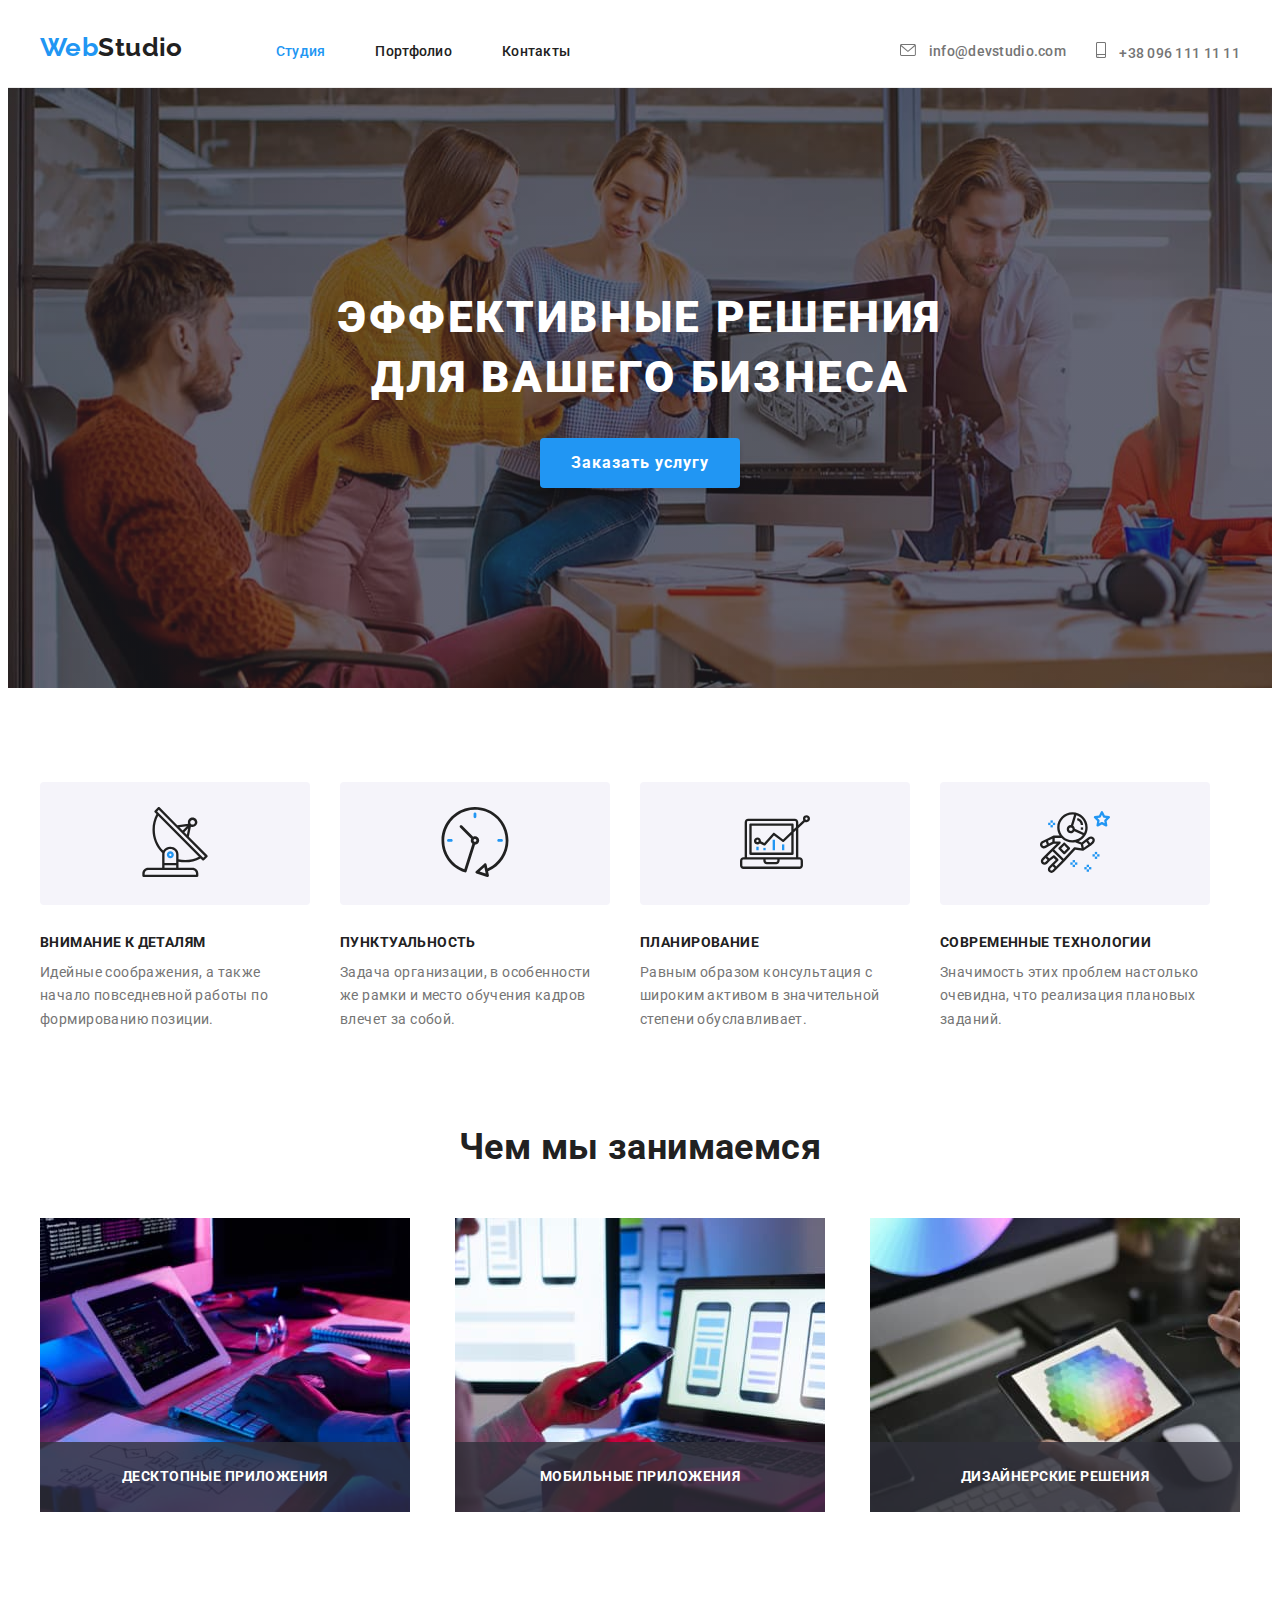
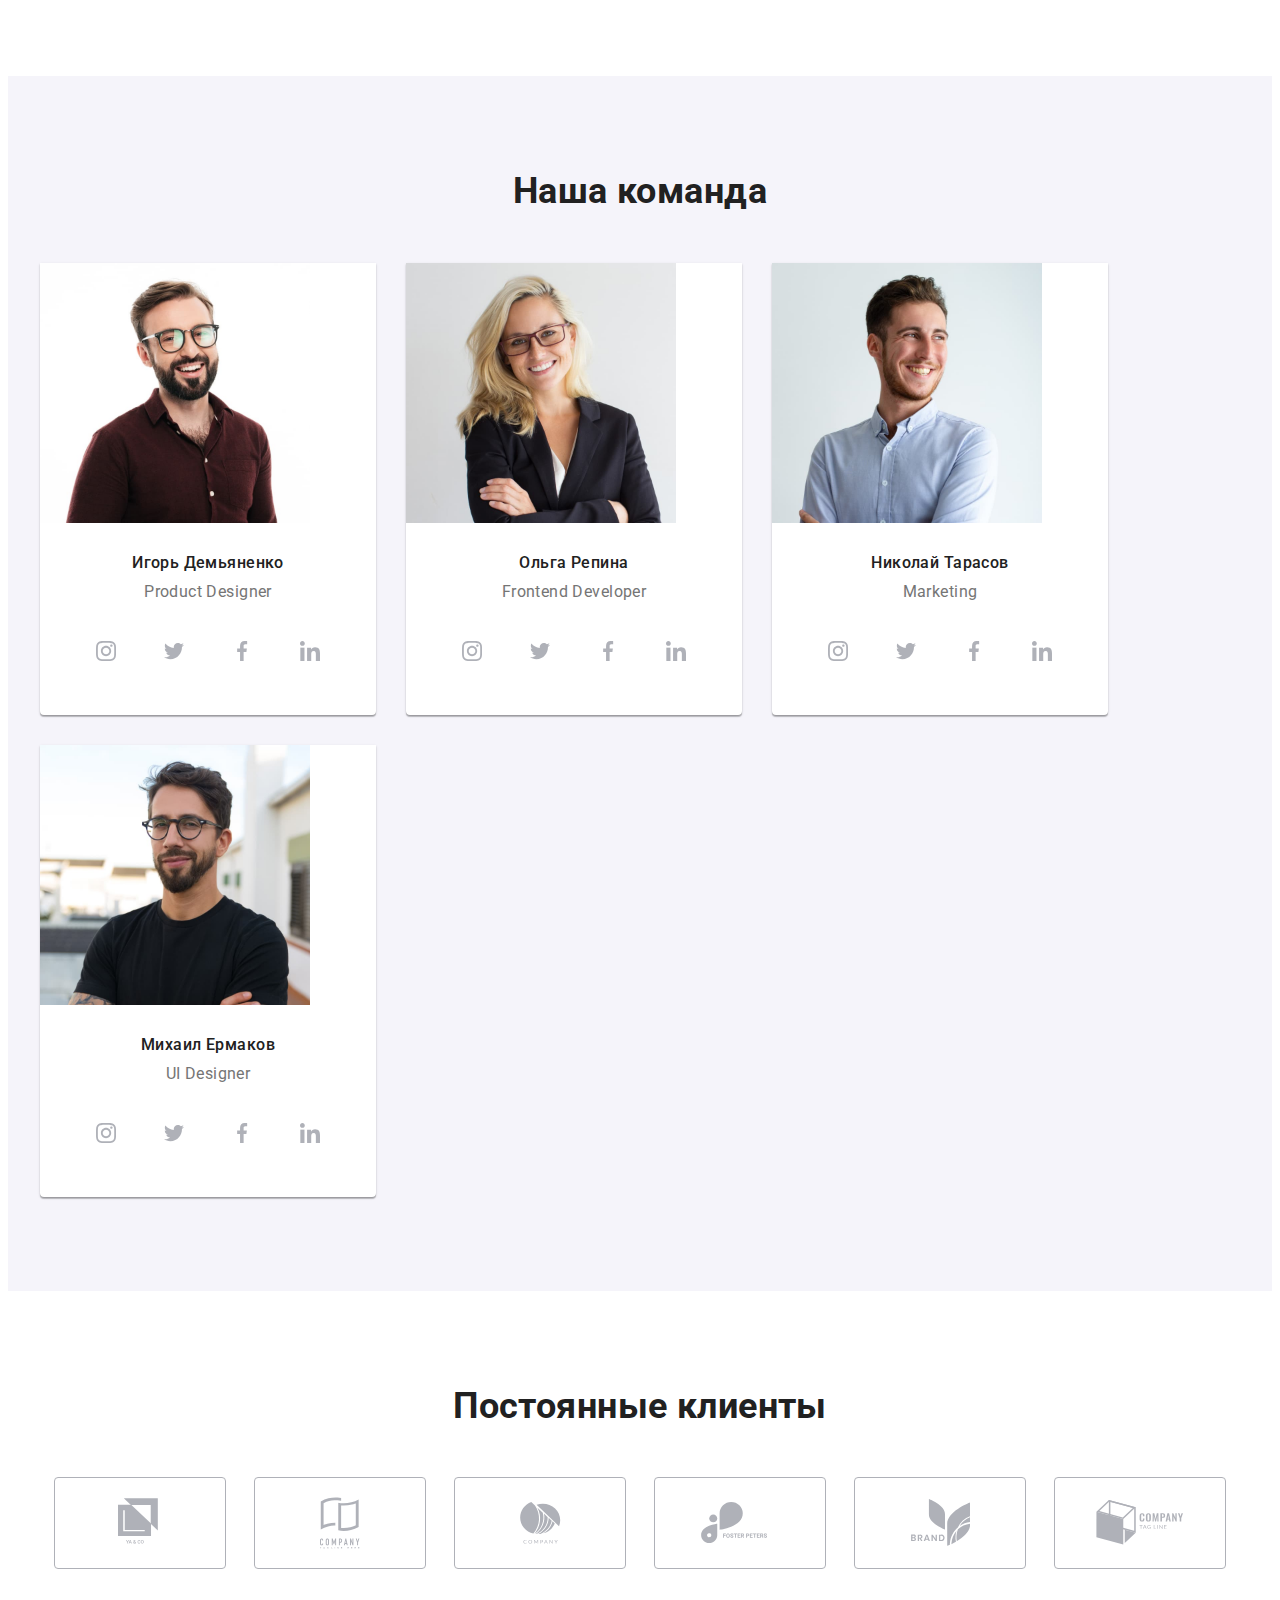
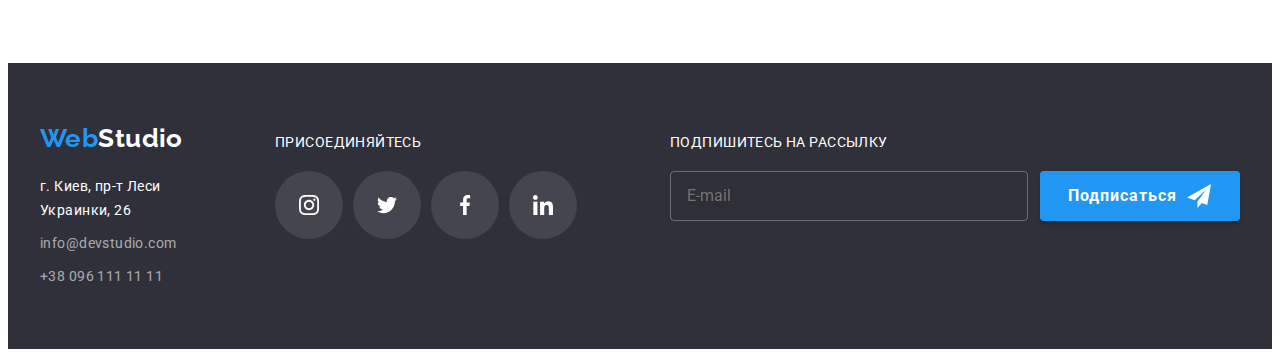
==== commit 00b27fae: "Styles amended" ====
--- a/index.html
+++ b/index.html
@@ -6,7 +6,7 @@
         <link rel="preconnect" href="https://fonts.gstatic.com">
         <link href="https://fonts.googleapis.com/css2?family=Raleway:wght@700&family=Roboto:wght@400;500;700;900&display=swap" rel="stylesheet">
         <link rel="stylesheet" href="https://cdnjs.cloudflare.com/ajax/libs/modern-normalize/1.0.0/modern-normalize.min.css" integrity="sha512-ISS7cAi1PEhQ8jnbJpJZMd29NlhNj4AWYyLOSp2CE/CsHxTCu+r+t0D2yoJudVrd0/8fTVPUVDzY5Tvli75u/g==" crossorigin="anonymous" />
-        <link rel="stylesheet" href="./css/styles.css" />
+        <link rel="stylesheet" href="./css/main.min.css" />
     </head>
     <body>
         <header class="header">
--- a/css/main.min.css
+++ b/css/main.min.css
@@ -0,0 +1,2 @@
+h1,h2,h3,h4,h5,h6,p{margin:0}img{display:block}ul{margin:0;padding:0}body{background-color:var(--bg-color-light);color:var(--text-color-main);font-family:Roboto, sans-serif;letter-spacing:0.03em;font-size:14px}.link{text-decoration:none;color:var(--text-color-main)}.list{list-style:none}.addresses{font-style:normal}.button{cursor:pointer;font-family:inherit}.container{width:1200px;padding:0px 12px;margin:0 auto}.section{padding:94px 0px}.section-heading{font-size:36px;line-height:1.17;text-align:center;margin-bottom:50px}.logo{font-family:Raleway, sans-serif;font-weight:700;font-size:26px;line-height:1.19}.logo-accent{color:var(--text-color-accent)}.backdrop{position:fixed;top:0;left:0;width:100vw;height:100vh;background-color:rgba(0,0,0,0.2);transition:all 500ms linear}.modal{width:528px;height:581px;padding:40px;background-color:var(--bg-color-light);box-shadow:0px 1px 3px rgba(0,0,0,0.12),0px 1px 1px rgba(0,0,0,0.14),0px 2px 1px rgba(0,0,0,0.2);border-radius:4px;position:absolute;top:50%;left:50%;transform:translate(-50%, -50%)}.close-button{display:flex;justify-content:center;align-items:center;position:absolute;top:8px;right:8px;width:30px;height:30px;background-color:var(--bg-color-light);border:1px solid rgba(0,0,0,0.1);box-sizing:border-box;border-radius:50%;cursor:pointer;transition:250ms cubic-bezier(0.4, 0, 0.2, 1)}.close-button-logo{fill:#000000}.close-button:hover .close-button-logo,.close-button:focus .close-button-logo{fill:var(--text-color-accent)}.is-hidden{opacity:0;visibility:hidden;pointer-events:none}.modal-header{font-family:inherit;font-size:20px;line-height:1.15;text-align:center;margin-bottom:12px}.callback-form{display:flex;flex-direction:column}.callback-form-field{font-family:inherit;font-size:12px;line-height:1.17;letter-spacing:0.01em;color:var(--text-color-secondary);margin-bottom:4px}.callback-form-input-wrapper{position:relative;margin-bottom:10px;cursor:pointer}.callback-form-input{width:100%;height:40px;padding:11px 0px 11px 42px;border:1px solid rgba(33,33,33,0.2);border-radius:4px;cursor:pointer;transition:250ms cubic-bezier(0.4, 0, 0.2, 1)}.callback-form-input:focus{border-color:var(--text-color-accent);outline:none}.callback-form-input-logo{position:absolute;top:50%;left:12px;transform:translateY(-50%);display:block;transition:250ms cubic-bezier(0.4, 0, 0.2, 1)}.callback-form-input:focus+.callback-form-input-logo{fill:var(--text-color-accent)}.callback-form-comments{height:120px;width:100%;resize:none;padding:12px 16px;margin-bottom:20px;font-family:inherit;font-size:12px;line-height:1.16;letter-spacing:0.01em;border:1px solid rgba(33,33,33,0.2);border-radius:4px;transition:border-color 250ms cubic-bezier(0.4, 0, 0.2, 1)}.callback-form-comments:focus{outline:none;border-color:var(--text-color-accent)}.user-terms-descr{display:flex;justify-content:center;align-items:center;margin-left:7px;font-size:14px;line-height:1.71;color:var(--text-color-secondary);margin-bottom:30px}.user-terms-descr::before{content:'';display:block;width:16px;height:15px;border:1px solid var(--text-color-secondary);border-radius:4px;margin-right:7px}.check-terms-agreement:checked+.user-terms-descr::before{background-image:url(../images/icon-check.svg);border:none}.terms-link{text-decoration:underline;font-family:inherit;color:var(--text-color-accent)}.callback-form-button{display:block;width:200px;height:50px;padding-top:10px;padding-bottom:10px;margin:0 auto;background:var(--text-color-accent);box-shadow:0px 4px 4px rgba(0,0,0,0.15);border-color:transparent;border-radius:4px;color:var(--text-color-additional);font-weight:bold;font-size:16px;line-height:1.87;letter-spacing:0.06em;cursor:pointer;outline:none;transition:250ms cubic-bezier(0.4, 0, 0.2, 1)}.callback-form-button:hover,.callback-form-button:focus{background-color:var(--button-color-hover)}:root{--bg-color-light: #ffffff;--bg-color-dark: #2f303a;--bg-color-hero: #c4c4c4;--bg-color-accent: #f5f4fa;--text-color-main: #212121;--text-color-secondary: #757575;--text-color-accent: #2196f3;--text-color-additional: #ffffff;--text-color-special: rgba(255, 255, 255, 0.6);--button-color-hover: #188ce8}.active{color:var(--text-color-accent)}.zero-bottom-padding{padding-bottom:0px}.visually-hidden{position:absolute !important;clip:rect(1px 1px 1px 1px);clip:rect(1px, 1px, 1px, 1px);padding:0 !important;border:0 !important;height:1px !important;width:1px !important;overflow:hidden}.header{padding-top:24px;padding-bottom:24px;border-bottom:1px solid #ececec}.header-container{display:flex;justify-content:center;align-items:baseline}.header-logo{margin-right:93px}.navigation-list{display:flex;align-items:center}.navigation-point{line-height:1.14;letter-spacing:0.02em;font-weight:500;position:relative}.navigation-point:not(:last-child){margin-right:50px}.navigation-link{transition:250ms cubic-bezier(0.4, 0, 0.2, 1)}.navigation-link:hover,.navigation-link:focus{color:var(--text-color-accent)}.navigation-link::after{content:'';display:block;width:0px;height:4px;background-color:var(--text-color-accent);border-radius:2px;position:absolute;bottom:-28px;transition:250ms cubic-bezier(0.4, 0, 0.2, 1)}.navigation-link:hover::after,.navigation-link:focus::after{width:100%}.contacts{display:flex;align-items:center;margin-left:auto}.contacts-item:not(:last-child){margin-right:30px}.contacts-link{color:var(--text-color-secondary);font-weight:500;line-height:1.14;letter-spacing:0.02em;transition:250ms cubic-bezier(0.4, 0, 0.2, 1)}.contacts-link:hover,.contacts-link:focus{color:var(--text-color-accent)}.contacts-link:hover .contacts-logo,.contacts-link:focus .contacts-logo{--color3: var(--button-color-hover)}.contacts-data{margin-left:10px}.hero{padding-top:200px;padding-bottom:200px;background-color:var(--bg-color-hero);background-image:linear-gradient(rgba(47,48,58,0.4), rgba(47,48,58,0.4)),url("../images/bg-image.jpg");background-repeat:no-repeat;background-size:cover;color:var(--text-color-additional)}.hero-container{display:flex;flex-direction:column;align-items:center}.hero-heading{margin-bottom:30px;font-weight:900;font-size:44px;line-height:1.36;letter-spacing:0.06em;text-align:center;text-transform:uppercase}.hero-button{width:200px;height:50px;padding-top:10px;padding-bottom:10px;background-color:var(--text-color-accent);box-shadow:0px 4px 4px rgba(0,0,0,0.15);border-radius:4px;border-style:none;font-weight:700;font-size:16px;line-height:1.87;color:var(--text-color-additional);letter-spacing:0.06em;text-align:center;transition:250ms cubic-bezier(0.4, 0, 0.2, 1)}.hero-button:hover,.hero-button:focus{background-color:var(--button-color-hover)}.features-list{display:flex;justify-content:row}.features-points{width:270px}.features-points:not(:last-child){margin-right:30px}.feautures-logo-wrapper{width:270;height:120;padding:25px 100px;background:var(--bg-color-accent);border-style:none;border-radius:4px;margin-bottom:30px}.features-name{margin-bottom:10px;font-size:14px;line-height:1.14;text-transform:uppercase}.features-description{line-height:1.71;color:var(--text-color-secondary)}.services-list{display:flex;flex-direction:row;justify-content:space-between}.services-point{max-width:370px}.services-picture{width:100%}.services-description-wrapper{display:flex;justify-content:center;align-items:center;height:70px;width:370px;position:relative;bottom:70px;background:rgba(47,48,58,0.8)}.services-description{font-size:14px;font-weight:700;line-height:1.14;text-transform:uppercase;text-align:center;color:var(--text-color-additional)}.team{background-color:var(--bg-color-accent)}.team-members{display:flex;flex-wrap:wrap;margin-left:-30px;margin-top:-30px}.team-card{width:270;margin-left:30px;margin-top:30px;background-color:var(--bg-color-light);box-shadow:0px 1px 3px rgba(0,0,0,0.12),0px 1px 1px rgba(0,0,0,0.14),0px 2px 1px rgba(0,0,0,0.2);border-radius:0px 0px 4px 4px}.team-description{margin-top:30px;margin-bottom:16px}.team-name{margin-bottom:10px;font-weight:500;font-size:16px;line-height:1.19;text-align:center}.team-position{font-size:16px;line-height:1.19;text-align:center;color:var(--text-color-secondary)}.team-social{margin-left:32px;margin-right:32px;display:flex;flex-direction:row;justify-content:space-around;align-items:center}.social-sites{display:flex;justify-content:center;align-items:center;width:44px;height:44px;padding:12px 12px;background:transparent;border-style:none;border-radius:50%;margin-bottom:30px;transition:250ms cubic-bezier(0.4, 0, 0.2, 1)}.social-sites:hover,.social-sites:focus{background-color:var(--text-color-accent)}.social-icons{height:20px;width:20px;transition:250ms cubic-bezier(0.4, 0, 0.2, 1)}.social-sites:hover .social-icons,.social-sites:focus .social-icons{--color4: var(--text-color-additional)}.clients-list{display:flex;flex-direction:row;justify-content:space-around;align-items:center}.clients-logo-wrapper{display:flex;justify-content:center;align-items:center;width:170px;height:90px;border:1px solid #afb1b8;border-radius:4px;transition:250ms cubic-bezier(0.4, 0, 0.2, 1)}.clients-link:hover .clients-logo-wrapper,.clients-link:focus .clients-logo-wrapper{border-color:var(--text-color-accent)}.clients-logo{fill:#afb1b8;transition:250ms cubic-bezier(0.4, 0, 0.2, 1)}.clients-link:hover .clients-logo,.clients-link:focus .clients-logo{fill:var(--text-color-accent)}.clients-link:hover,.clients-link:focus{color:var(--text-color-accent)}.filter{display:flex;justify-content:center;margin-bottom:50px}.filter-element:not(:last-child){margin-right:8px}.filter-button{padding:6px 22px;border-radius:4px;border-style:none;background:var(--bg-color-accent);color:var(--text-color-main);font-weight:500;font-size:16px;line-height:1.62;text-align:center;transition:250ms cubic-bezier(0.4, 0, 0.2, 1)}.filter-button:hover,.filter-button:focus{background:var(--text-color-accent);color:var(--text-color-additional);box-shadow:0px 3px 1px rgba(0,0,0,0.1),0px 1px 2px rgba(0,0,0,0.08),0px 2px 2px rgba(0,0,0,0.12)}.portfolio-list{display:flex;flex-wrap:wrap;margin-top:-30px;margin-left:-30px}.portfolio-example{position:relative;width:calc(100% / 3 - 30px);margin-left:30px;margin-top:30px;border:1px solid #eeeeee;box-sizing:border-box;transition:250ms cubic-bezier(0.4, 0, 0.2, 1)}.portfolio-example:hover{box-shadow:0px 1px 1px rgba(0,0,0,0.12),0px 4px 4px rgba(0,0,0,0.06),1px 4px 6px rgba(0,0,0,0.16);cursor:pointer}.portfolio-image-wrapper{position:relative;overflow:hidden}.portfolio-description-wrapper{display:flex;align-items:center;position:absolute;top:300px;left:0;transform:translate(0, 100%);transition:250ms cubic-bezier(0.4, 0, 0.2, 1);height:294px;width:auto;padding-left:24px;padding-right:24px;background-color:rgba(33,150,243,0.9)}.portfolio-image-wrapper:hover .portfolio-description-wrapper{transform:translate(0, 0);top:0}.portfolio-description{font-weight:normal;font-size:18px;line-height:1.56;color:var(--text-color-additional)}.portfolio-name-wrapper{display:flex;flex-flow:column;margin:20px 24px}.portfolio-name{margin-bottom:4px;font-size:18px;line-height:2;letter-spacing:0.06em}.portfolio-type{color:var(--text-color-secondary);font-weight:400;font-size:16px;line-height:1.87}.footer{padding:60px 0px;background-color:var(--bg-color-dark);font-weight:400;line-height:1.71}.footer-container{display:flex;flex-direction:row;justify-content:space-between;align-items:baseline}.footer-addresses{margin-right:70px}.footer-logo{color:var(--text-color-additional)}.addresses{margin-top:20px;font-style:normal;color:var(--text-color-additional)}.addresses-list{display:flex;flex-direction:column}.addresses-point:not(:last-child){margin-bottom:9px}.addresses-link{color:var(--text-color-special)}.company-social{margin-right:93px}.company-social-calling{color:var(--text-color-additional);text-transform:uppercase;font-size:14px;line-height:1.14;margin-bottom:20px}.company-social-list{display:flex;flex-direction:row;justify-content:start;align-items:center}.company-social-sites:not(:last-child){margin-right:10px}.company-social-links{display:flex;justify-content:center;align-items:center;width:44px;height:44px;padding:12px;background:rgba(255,255,255,0.1);border-style:none;border-radius:50%;margin-bottom:30px;transition:250ms cubic-bezier(0.4, 0, 0.2, 1)}.company-social-links:hover,.company-social-links:focus{background-color:var(--text-color-accent)}.company-social-icon{height:20px;width:20px;--color4: var(--text-color-additional)}.subscription{display:flex;flex-direction:column;align-items:flex-start;width:570px}.subscription-calling{color:var(--text-color-additional);text-transform:uppercase;font-size:14px;line-height:1.14;margin-bottom:20px}.subscription-form{display:flex;justify-content:space-between;width:100%}.subscription-email{font-family:inherit;font-size:16px;line-height:1.25;color:rgba(255,255,255,0.6);background-color:transparent;border:1px solid rgba(255,255,255,0.3);box-sizing:border-box;filter:drop-shadow(0px 4px 4px rgba(0,0,0,0.15));border-radius:4px;height:50px;padding:15px 16px;margin-right:12px;width:358px}.subscription-button{width:200px;height:50px;padding-top:10px;padding-bottom:10px;padding-left:28px;padding-right:29px;background-color:var(--text-color-accent);box-shadow:0px 4px 4px rgba(0,0,0,0.15);border-radius:4px;border-style:none;font-family:inherit;font-weight:700;font-size:16px;line-height:1.87;color:var(--text-color-additional);letter-spacing:0.06em;text-align:center;display:flex;justify-content:center;align-items:center;transition:250ms cubic-bezier(0.4, 0, 0.2, 1)}.subscription-button:hover,.subscription-button:focus{background-color:var(--button-color-hover)}.subscription-icon{margin-left:10px}
+/*# sourceMappingURL=main.min.css.map */